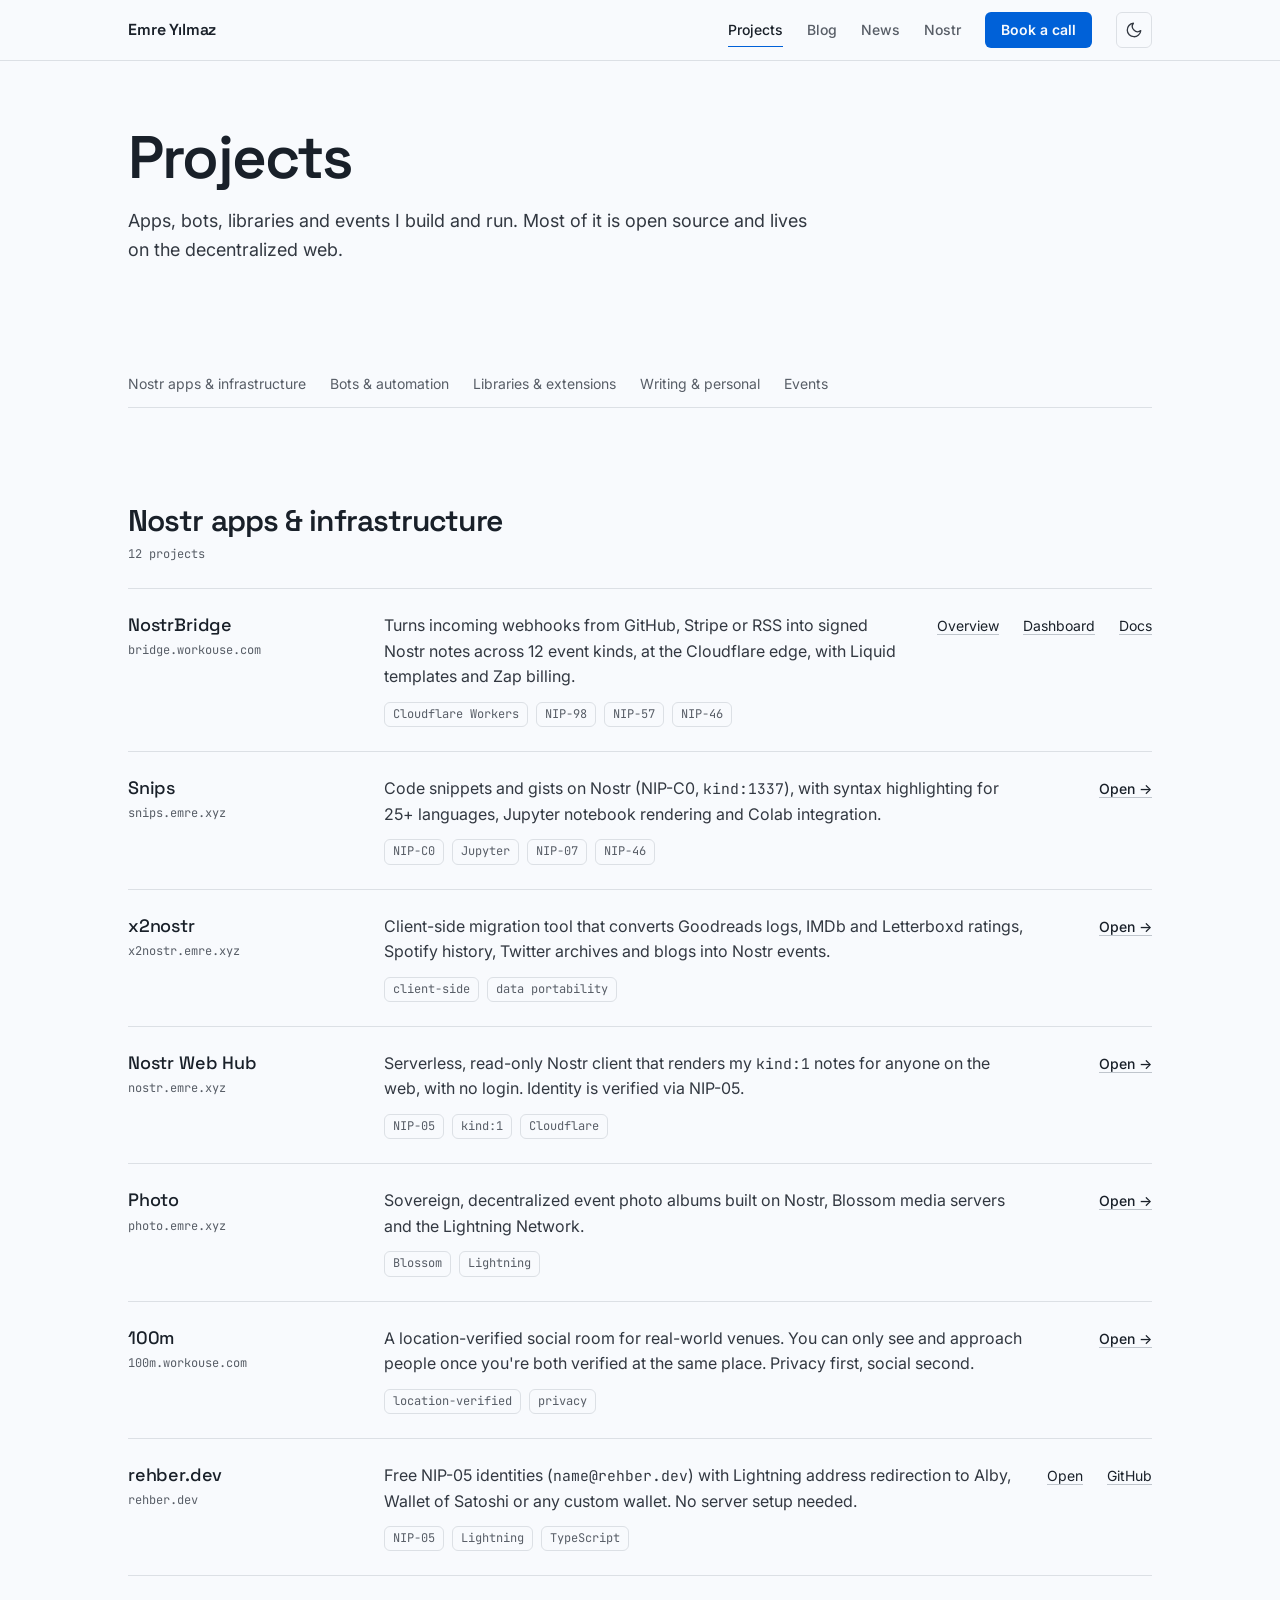
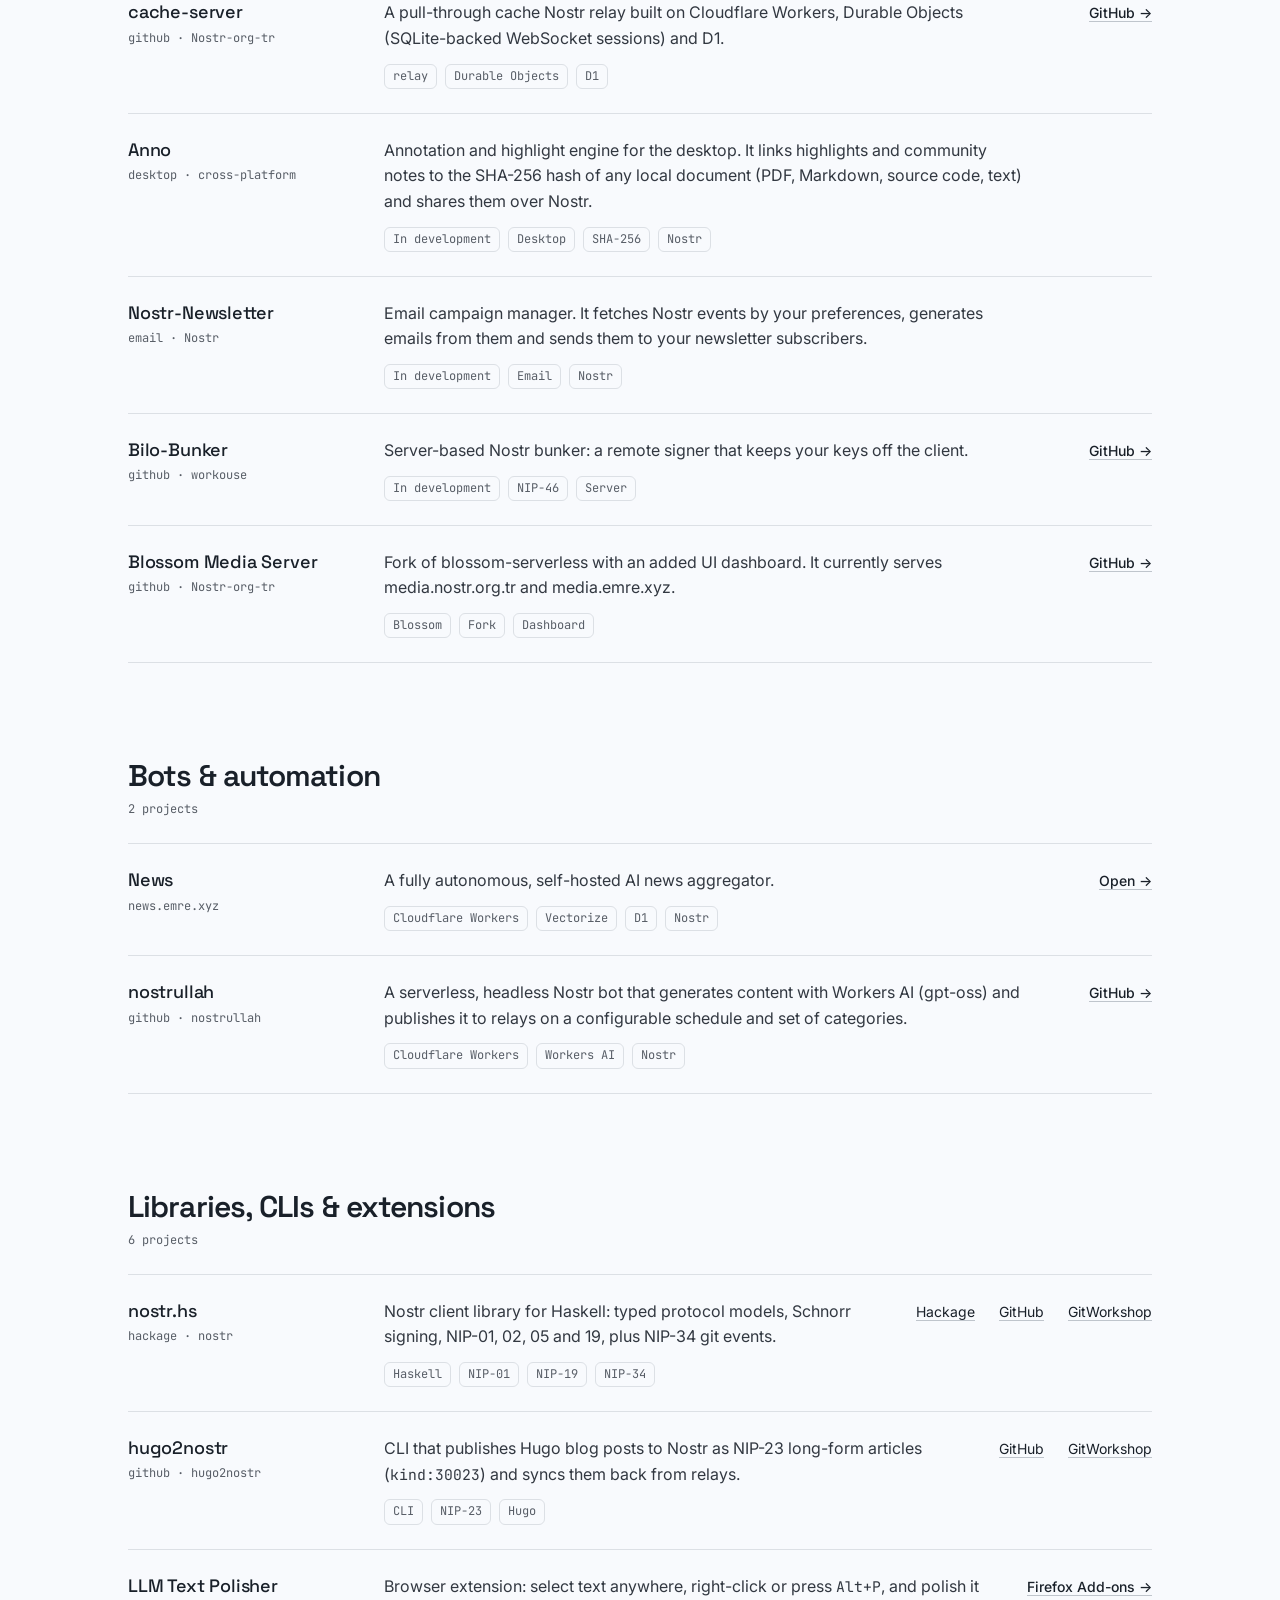
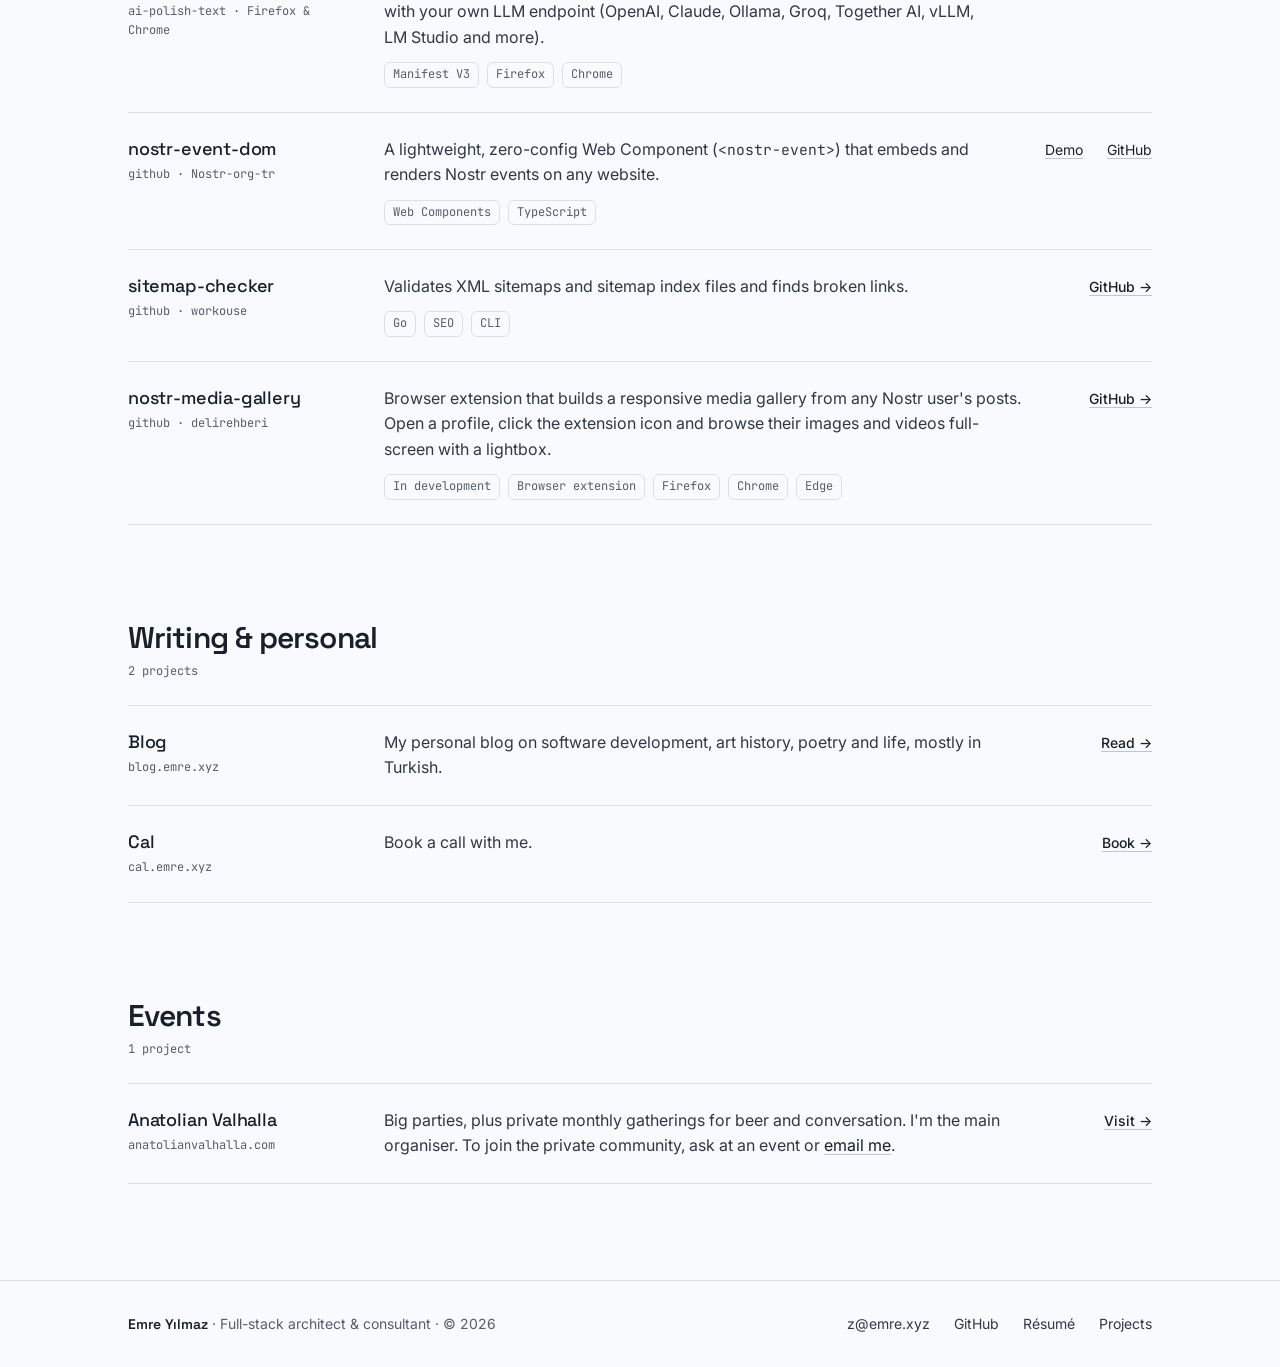
==== projects/index.html @ c5c0f005 "projects, theme update Signed-off-by: Emre YILMAZ <z@emre.xyz>" ====
<!DOCTYPE html>
<html lang="en">

<head>
    <meta charset="UTF-8">
    <meta name="viewport" content="width=device-width, initial-scale=1.0">
    <title>Projects — Emre Yılmaz</title>
    <meta name="description"
        content="Projects by Emre Yılmaz: Nostr apps, bots, Haskell libraries, browser extensions, writing and events.">
    <meta name="author" content="Emre Yılmaz">
    <meta name="robots" content="index, follow">
    <link rel="canonical" href="https://emre.xyz/projects/">

    <meta name="theme-color" content="#0f1217" media="(prefers-color-scheme: dark)">
    <meta name="theme-color" content="#f8f9fb" media="(prefers-color-scheme: light)">

    <meta property="og:site_name" content="emre.xyz">
    <meta property="og:type" content="website">
    <meta property="og:url" content="https://emre.xyz/projects/">
    <meta property="og:title" content="Projects — Emre Yılmaz">
    <meta property="og:description" content="Nostr apps, bots, Haskell libraries, browser extensions, writing and events.">
    <meta property="og:image" content="https://emre.xyz/me.jpg">
    <meta name="twitter:card" content="summary">
    <meta name="twitter:creator" content="@delirehberi">

    <!-- Shared head: fonts, theme (applied before paint to avoid a flash), tokens + layout, chrome -->
    <link rel="preconnect" href="https://fonts.googleapis.com">
    <link rel="preconnect" href="https://fonts.gstatic.com" crossorigin>
    <script>
        (function () {
            var query = '(prefers-color-scheme: dark)';
            var dark;
            try {
                var saved = localStorage.getItem('theme');
                dark = saved ? saved === 'dark' : window.matchMedia(query).matches;
            } catch (error) {
                dark = window.matchMedia(query).matches;
            }
            if (dark) document.documentElement.classList.add('dark');
        })();
    </script>
    <link rel="stylesheet" href="/components/theme.css">
    <link rel="stylesheet" href="/components/site.css">
    <script type="module" src="/components/ui.js"></script>

    <script type="application/ld+json">
    {
      "@context": "https://schema.org",
      "@type": "CollectionPage",
      "@id": "https://emre.xyz/projects/#webpage",
      "url": "https://emre.xyz/projects/",
      "name": "Projects — Emre Yılmaz",
      "isPartOf": { "@id": "https://emre.xyz/#website" },
      "author": { "@id": "https://emre.xyz/#person" },
      "mainEntity": {
        "@type": "ItemList",
        "itemListElement": [
          { "@type": "ListItem", "position": 1, "name": "NostrBridge", "url": "https://bridge.workouse.com" },
          { "@type": "ListItem", "position": 2, "name": "Snips", "url": "https://snips.emre.xyz" },
          { "@type": "ListItem", "position": 3, "name": "x2nostr", "url": "https://x2nostr.emre.xyz" },
          { "@type": "ListItem", "position": 4, "name": "Nostr Web Hub", "url": "https://nostr.emre.xyz" },
          { "@type": "ListItem", "position": 5, "name": "Photo", "url": "https://photo.emre.xyz" },
          { "@type": "ListItem", "position": 6, "name": "100m", "url": "https://100m.workouse.com" },
          { "@type": "ListItem", "position": 7, "name": "News", "url": "https://news.emre.xyz" },
          { "@type": "ListItem", "position": 8, "name": "nostrullah", "url": "https://github.com/delirehberi/nostrullah" },
          { "@type": "ListItem", "position": 9, "name": "nostr.hs", "url": "https://hackage.haskell.org/package/nostr" },
          { "@type": "ListItem", "position": 10, "name": "hugo2nostr", "url": "https://github.com/delirehberi/hugo2nostr" },
          { "@type": "ListItem", "position": 11, "name": "LLM Text Polisher", "url": "https://addons.mozilla.org/firefox/addon/ai-text-polisher/" },
          { "@type": "ListItem", "position": 12, "name": "Blog", "url": "https://blog.emre.xyz" },
          { "@type": "ListItem", "position": 13, "name": "Cal", "url": "https://cal.emre.xyz" },
          { "@type": "ListItem", "position": 14, "name": "Anatolian Valhalla", "url": "https://anatolianvalhalla.com" },
          { "@type": "ListItem", "position": 15, "name": "rehber.dev", "url": "https://rehber.dev" },
          { "@type": "ListItem", "position": 16, "name": "cache-server", "url": "https://github.com/Nostr-org-tr/cache-server" },
          { "@type": "ListItem", "position": 17, "name": "nostr-event-dom", "url": "https://github.com/Nostr-org-tr/nostr-event-dom" },
          { "@type": "ListItem", "position": 18, "name": "sitemap-checker", "url": "https://github.com/workouse/sitemap-checker" },
          { "@type": "ListItem", "position": 19, "name": "Anno" },
          { "@type": "ListItem", "position": 20, "name": "Nostr-Newsletter" },
          { "@type": "ListItem", "position": 21, "name": "Bilo-Bunker", "url": "https://github.com/workouse/bilo-bunker" },
          { "@type": "ListItem", "position": 22, "name": "Blossom Media Server", "url": "https://github.com/Nostr-org-tr/blossom-serverless" },
          { "@type": "ListItem", "position": 23, "name": "nostr-media-gallery", "url": "https://github.com/delirehberi/nostr-media-gallery" }
        ]
      }
    }
    </script>
</head>

<body>
    <a class="skip-link" href="#main-content">Skip to main content</a>

    <emre-header active-page="projects"></emre-header>

    <main id="main-content" class="page">

        <header class="page-intro">
            <h1>Projects</h1>
            <p class="lede">Apps, bots, libraries and events I build and run. Most of it is open source and lives on the decentralized web.</p>
        </header>

        <nav class="anchors" aria-label="Project groups">
            <ul class="inline-list">
                <li><a href="#nostr-apps">Nostr apps &amp; infrastructure</a></li>
                <li><a href="#bots">Bots &amp; automation</a></li>
                <li><a href="#libraries">Libraries &amp; extensions</a></li>
                <li><a href="#writing">Writing &amp; personal</a></li>
                <li><a href="#events">Events</a></li>
            </ul>
        </nav>

        <!-- Nostr apps -->
        <section class="section" id="nostr-apps" aria-labelledby="nostr-apps-heading">
            <div class="section-head">
                <h2 id="nostr-apps-heading">Nostr apps &amp; infrastructure</h2>
                <span class="count">12 projects</span>
            </div>
            <ul class="index">
                <li class="row">
                    <div class="row-title">
                        <h3><a href="https://bridge.workouse.com" target="_blank" rel="noopener noreferrer">NostrBridge</a></h3>
                        <span class="row-url">bridge.workouse.com</span>
                    </div>
                    <div class="row-body">
                        <p>Turns incoming webhooks from GitHub, Stripe or RSS into signed Nostr notes across 12 event kinds, at the Cloudflare edge, with Liquid templates and Zap billing.</p>
                        <ul class="tags"><li>Cloudflare Workers</li><li>NIP-98</li><li>NIP-57</li><li>NIP-46</li></ul>
                    </div>
                    <div class="row-links">
                        <a href="https://bridge.workouse.com" target="_blank" rel="noopener noreferrer" aria-label="NostrBridge overview">Overview</a>
                        <a href="https://app.bridge.workouse.com" target="_blank" rel="noopener noreferrer" aria-label="NostrBridge dashboard">Dashboard</a>
                        <a href="https://bridge.workouse.com/docs" target="_blank" rel="noopener noreferrer" aria-label="NostrBridge docs">Docs</a>
                    </div>
                </li>
                <li class="row">
                    <div class="row-title">
                        <h3><a href="https://snips.emre.xyz" target="_blank" rel="noopener noreferrer">Snips</a></h3>
                        <span class="row-url">snips.emre.xyz</span>
                    </div>
                    <div class="row-body">
                        <p>Code snippets and gists on Nostr (NIP-C0, <code>kind:1337</code>), with syntax highlighting for 25+ languages, Jupyter notebook rendering and Colab integration.</p>
                        <ul class="tags"><li>NIP-C0</li><li>Jupyter</li><li>NIP-07</li><li>NIP-46</li></ul>
                    </div>
                    <div class="row-links">
                        <a class="arrow-link" href="https://snips.emre.xyz" target="_blank" rel="noopener noreferrer" aria-label="Open Snips">Open</a>
                    </div>
                </li>
                <li class="row">
                    <div class="row-title">
                        <h3><a href="https://x2nostr.emre.xyz" target="_blank" rel="noopener noreferrer">x2nostr</a></h3>
                        <span class="row-url">x2nostr.emre.xyz</span>
                    </div>
                    <div class="row-body">
                        <p>Client-side migration tool that converts Goodreads logs, IMDb and Letterboxd ratings, Spotify history, Twitter archives and blogs into Nostr events.</p>
                        <ul class="tags"><li>client-side</li><li>data portability</li></ul>
                    </div>
                    <div class="row-links">
                        <a class="arrow-link" href="https://x2nostr.emre.xyz" target="_blank" rel="noopener noreferrer" aria-label="Open x2nostr">Open</a>
                    </div>
                </li>
                <li class="row">
                    <div class="row-title">
                        <h3><a href="https://nostr.emre.xyz">Nostr Web Hub</a></h3>
                        <span class="row-url">nostr.emre.xyz</span>
                    </div>
                    <div class="row-body">
                        <p>Serverless, read-only Nostr client that renders my <code>kind:1</code> notes for anyone on the web, with no login. Identity is verified via NIP-05.</p>
                        <ul class="tags"><li>NIP-05</li><li>kind:1</li><li>Cloudflare</li></ul>
                    </div>
                    <div class="row-links">
                        <a class="arrow-link" href="https://nostr.emre.xyz" aria-label="Open Nostr Web Hub">Open</a>
                    </div>
                </li>
                <li class="row">
                    <div class="row-title">
                        <h3><a href="https://photo.emre.xyz" target="_blank" rel="noopener noreferrer">Photo</a></h3>
                        <span class="row-url">photo.emre.xyz</span>
                    </div>
                    <div class="row-body">
                        <p>Sovereign, decentralized event photo albums built on Nostr, Blossom media servers and the Lightning Network.</p>
                        <ul class="tags"><li>Blossom</li><li>Lightning</li></ul>
                    </div>
                    <div class="row-links">
                        <a class="arrow-link" href="https://photo.emre.xyz" target="_blank" rel="noopener noreferrer" aria-label="Open Photo">Open</a>
                    </div>
                </li>
                <li class="row">
                    <div class="row-title">
                        <h3><a href="https://100m.workouse.com" target="_blank" rel="noopener noreferrer">100m</a></h3>
                        <span class="row-url">100m.workouse.com</span>
                    </div>
                    <div class="row-body">
                        <p>A location-verified social room for real-world venues. You can only see and approach people once you're both verified at the same place. Privacy first, social second.</p>
                        <ul class="tags"><li>location-verified</li><li>privacy</li></ul>
                    </div>
                    <div class="row-links">
                        <a class="arrow-link" href="https://100m.workouse.com" target="_blank" rel="noopener noreferrer" aria-label="Open 100m">Open</a>
                    </div>
                </li>
                <li class="row">
                    <div class="row-title">
                        <h3><a href="https://rehber.dev" target="_blank" rel="noopener noreferrer">rehber.dev</a></h3>
                        <span class="row-url">rehber.dev</span>
                    </div>
                    <div class="row-body">
                        <p>Free NIP-05 identities (<code>name@rehber.dev</code>) with Lightning address redirection to Alby, Wallet of Satoshi or any custom wallet. No server setup needed.</p>
                        <ul class="tags"><li>NIP-05</li><li>Lightning</li><li>TypeScript</li></ul>
                    </div>
                    <div class="row-links">
                        <a href="https://rehber.dev" target="_blank" rel="noopener noreferrer" aria-label="Open rehber.dev">Open</a>
                        <a href="https://github.com/Nostr-org-tr/rehber.dev" target="_blank" rel="noopener noreferrer" aria-label="rehber.dev on GitHub">GitHub</a>
                    </div>
                </li>
                <li class="row">
                    <div class="row-title">
                        <h3><a href="https://github.com/Nostr-org-tr/cache-server" target="_blank" rel="noopener noreferrer">cache-server</a></h3>
                        <span class="row-url">github · Nostr-org-tr</span>
                    </div>
                    <div class="row-body">
                        <p>A pull-through cache Nostr relay built on Cloudflare Workers, Durable Objects (SQLite-backed WebSocket sessions) and D1.</p>
                        <ul class="tags"><li>relay</li><li>Durable Objects</li><li>D1</li></ul>
                    </div>
                    <div class="row-links">
                        <a class="arrow-link" href="https://github.com/Nostr-org-tr/cache-server" target="_blank" rel="noopener noreferrer" aria-label="cache-server on GitHub">GitHub</a>
                    </div>
                </li>
                <li class="row">
                    <div class="row-title">
                        <h3>Anno</h3>
                        <span class="row-url">desktop · cross-platform</span>
                    </div>
                    <div class="row-body">
                        <p>Annotation and highlight engine for the desktop. It links highlights and community notes to the SHA-256 hash of any local document (PDF, Markdown, source code, text) and shares them over Nostr.</p>
                        <ul class="tags"><li>In development</li><li>Desktop</li><li>SHA-256</li><li>Nostr</li></ul>
                    </div>
                </li>
                <li class="row">
                    <div class="row-title">
                        <h3>Nostr-Newsletter</h3>
                        <span class="row-url">email · Nostr</span>
                    </div>
                    <div class="row-body">
                        <p>Email campaign manager. It fetches Nostr events by your preferences, generates emails from them and sends them to your newsletter subscribers.</p>
                        <ul class="tags"><li>In development</li><li>Email</li><li>Nostr</li></ul>
                    </div>
                </li>
                <li class="row">
                    <div class="row-title">
                        <h3><a href="https://github.com/workouse/bilo-bunker" target="_blank" rel="noopener noreferrer">Bilo-Bunker</a></h3>
                        <span class="row-url">github · workouse</span>
                    </div>
                    <div class="row-body">
                        <p>Server-based Nostr bunker: a remote signer that keeps your keys off the client.</p>
                        <ul class="tags"><li>In development</li><li>NIP-46</li><li>Server</li></ul>
                    </div>
                    <div class="row-links">
                        <a class="arrow-link" href="https://github.com/workouse/bilo-bunker" target="_blank" rel="noopener noreferrer" aria-label="Bilo-Bunker on GitHub">GitHub</a>
                    </div>
                </li>
                <li class="row">
                    <div class="row-title">
                        <h3><a href="https://github.com/Nostr-org-tr/blossom-serverless" target="_blank" rel="noopener noreferrer">Blossom Media Server</a></h3>
                        <span class="row-url">github · Nostr-org-tr</span>
                    </div>
                    <div class="row-body">
                        <p>Fork of blossom-serverless with an added UI dashboard. It currently serves media.nostr.org.tr and media.emre.xyz.</p>
                        <ul class="tags"><li>Blossom</li><li>Fork</li><li>Dashboard</li></ul>
                    </div>
                    <div class="row-links">
                        <a class="arrow-link" href="https://github.com/Nostr-org-tr/blossom-serverless" target="_blank" rel="noopener noreferrer" aria-label="Blossom Media Server on GitHub">GitHub</a>
                    </div>
                </li>
            </ul>
        </section>

        <!-- Bots & automation -->
        <section class="section" id="bots" aria-labelledby="bots-heading">
            <div class="section-head">
                <h2 id="bots-heading">Bots &amp; automation</h2>
                <span class="count">2 projects</span>
            </div>
            <ul class="index">
                <li class="row">
                    <div class="row-title">
                        <h3><a href="https://news.emre.xyz">News</a></h3>
                        <span class="row-url">news.emre.xyz</span>
                    </div>
                    <div class="row-body">
                        <p>A fully autonomous, self-hosted AI news aggregator.</p>
                        <ul class="tags"><li>Cloudflare Workers</li><li>Vectorize</li><li>D1</li><li>Nostr</li></ul>
                    </div>
                    <div class="row-links">
                        <a class="arrow-link" href="https://news.emre.xyz" aria-label="Open News">Open</a>
                    </div>
                </li>
                <li class="row">
                    <div class="row-title">
                        <h3><a href="https://github.com/delirehberi/nostrullah" target="_blank" rel="noopener noreferrer">nostrullah</a></h3>
                        <span class="row-url">github · nostrullah</span>
                    </div>
                    <div class="row-body">
                        <p>A serverless, headless Nostr bot that generates content with Workers AI (gpt-oss) and publishes it to relays on a configurable schedule and set of categories.</p>
                        <ul class="tags"><li>Cloudflare Workers</li><li>Workers AI</li><li>Nostr</li></ul>
                    </div>
                    <div class="row-links">
                        <a class="arrow-link" href="https://github.com/delirehberi/nostrullah" target="_blank" rel="noopener noreferrer" aria-label="nostrullah on GitHub">GitHub</a>
                    </div>
                </li>
            </ul>
        </section>

        <!-- Libraries, CLIs & extensions -->
        <section class="section" id="libraries" aria-labelledby="libraries-heading">
            <div class="section-head">
                <h2 id="libraries-heading">Libraries, CLIs &amp; extensions</h2>
                <span class="count">6 projects</span>
            </div>
            <ul class="index">
                <li class="row">
                    <div class="row-title">
                        <h3><a href="https://hackage.haskell.org/package/nostr" target="_blank" rel="noopener noreferrer">nostr.hs</a></h3>
                        <span class="row-url">hackage · nostr</span>
                    </div>
                    <div class="row-body">
                        <p>Nostr client library for Haskell: typed protocol models, Schnorr signing, NIP-01, 02, 05 and 19, plus NIP-34 git events.</p>
                        <ul class="tags"><li>Haskell</li><li>NIP-01</li><li>NIP-19</li><li>NIP-34</li></ul>
                    </div>
                    <div class="row-links">
                        <a href="https://hackage.haskell.org/package/nostr" target="_blank" rel="noopener noreferrer" aria-label="nostr.hs on Hackage">Hackage</a>
                        <a href="https://github.com/delirehberi/nostr.hs" target="_blank" rel="noopener noreferrer" aria-label="nostr.hs on GitHub">GitHub</a>
                        <a href="https://gitworkshop.dev/delirehberi@emre.xyz/relay.ngit.dev/nostr-hs" target="_blank" rel="noopener noreferrer" aria-label="nostr.hs on GitWorkshop">GitWorkshop</a>
                    </div>
                </li>
                <li class="row">
                    <div class="row-title">
                        <h3><a href="https://github.com/delirehberi/hugo2nostr" target="_blank" rel="noopener noreferrer">hugo2nostr</a></h3>
                        <span class="row-url">github · hugo2nostr</span>
                    </div>
                    <div class="row-body">
                        <p>CLI that publishes Hugo blog posts to Nostr as NIP-23 long-form articles (<code>kind:30023</code>) and syncs them back from relays.</p>
                        <ul class="tags"><li>CLI</li><li>NIP-23</li><li>Hugo</li></ul>
                    </div>
                    <div class="row-links">
                        <a href="https://github.com/delirehberi/hugo2nostr" target="_blank" rel="noopener noreferrer" aria-label="hugo2nostr on GitHub">GitHub</a>
                        <a href="https://gitworkshop.dev/delirehberi@emre.xyz/relay.ngit.dev/hugo2nostr" target="_blank" rel="noopener noreferrer" aria-label="hugo2nostr on GitWorkshop">GitWorkshop</a>
                    </div>
                </li>
                <li class="row">
                    <div class="row-title">
                        <h3><a href="https://addons.mozilla.org/firefox/addon/ai-text-polisher/" target="_blank" rel="noopener noreferrer">LLM Text Polisher</a></h3>
                        <span class="row-url">ai-polish-text · Firefox &amp; Chrome</span>
                    </div>
                    <div class="row-body">
                        <p>Browser extension: select text anywhere, right-click or press <kbd>Alt+P</kbd>, and polish it with your own LLM endpoint (OpenAI, Claude, Ollama, Groq, Together AI, vLLM, LM Studio and more).</p>
                        <ul class="tags"><li>Manifest V3</li><li>Firefox</li><li>Chrome</li></ul>
                    </div>
                    <div class="row-links">
                        <a class="arrow-link" href="https://addons.mozilla.org/firefox/addon/ai-text-polisher/" target="_blank" rel="noopener noreferrer" aria-label="LLM Text Polisher on Firefox Add-ons">Firefox Add-ons</a>
                    </div>
                </li>
                <li class="row">
                    <div class="row-title">
                        <h3><a href="https://github.com/Nostr-org-tr/nostr-event-dom" target="_blank" rel="noopener noreferrer">nostr-event-dom</a></h3>
                        <span class="row-url">github · Nostr-org-tr</span>
                    </div>
                    <div class="row-body">
                        <p>A lightweight, zero-config Web Component (<code>&lt;nostr-event&gt;</code>) that embeds and renders Nostr events on any website.</p>
                        <ul class="tags"><li>Web Components</li><li>TypeScript</li></ul>
                    </div>
                    <div class="row-links">
                        <a href="https://nostr-org-tr.github.io/nostr-event-dom/" target="_blank" rel="noopener noreferrer" aria-label="nostr-event-dom demo">Demo</a>
                        <a href="https://github.com/Nostr-org-tr/nostr-event-dom" target="_blank" rel="noopener noreferrer" aria-label="nostr-event-dom on GitHub">GitHub</a>
                    </div>
                </li>
                <li class="row">
                    <div class="row-title">
                        <h3><a href="https://github.com/workouse/sitemap-checker" target="_blank" rel="noopener noreferrer">sitemap-checker</a></h3>
                        <span class="row-url">github · workouse</span>
                    </div>
                    <div class="row-body">
                        <p>Validates XML sitemaps and sitemap index files and finds broken links.</p>
                        <ul class="tags"><li>Go</li><li>SEO</li><li>CLI</li></ul>
                    </div>
                    <div class="row-links">
                        <a class="arrow-link" href="https://github.com/workouse/sitemap-checker" target="_blank" rel="noopener noreferrer" aria-label="sitemap-checker on GitHub">GitHub</a>
                    </div>
                </li>
                <li class="row">
                    <div class="row-title">
                        <h3><a href="https://github.com/delirehberi/nostr-media-gallery" target="_blank" rel="noopener noreferrer">nostr-media-gallery</a></h3>
                        <span class="row-url">github · delirehberi</span>
                    </div>
                    <div class="row-body">
                        <p>Browser extension that builds a responsive media gallery from any Nostr user's posts. Open a profile, click the extension icon and browse their images and videos full-screen with a lightbox.</p>
                        <ul class="tags"><li>In development</li><li>Browser extension</li><li>Firefox</li><li>Chrome</li><li>Edge</li></ul>
                    </div>
                    <div class="row-links">
                        <a class="arrow-link" href="https://github.com/delirehberi/nostr-media-gallery" target="_blank" rel="noopener noreferrer" aria-label="nostr-media-gallery on GitHub">GitHub</a>
                    </div>
                </li>
            </ul>
        </section>

        <!-- Writing & personal -->
        <section class="section" id="writing" aria-labelledby="writing-heading">
            <div class="section-head">
                <h2 id="writing-heading">Writing &amp; personal</h2>
                <span class="count">2 projects</span>
            </div>
            <ul class="index">
                <li class="row">
                    <div class="row-title">
                        <h3><a href="https://blog.emre.xyz">Blog</a></h3>
                        <span class="row-url">blog.emre.xyz</span>
                    </div>
                    <div class="row-body">
                        <p>My personal blog on software development, art history, poetry and life, mostly in Turkish.</p>
                    </div>
                    <div class="row-links">
                        <a class="arrow-link" href="https://blog.emre.xyz" aria-label="Read the blog">Read</a>
                    </div>
                </li>
                <li class="row">
                    <div class="row-title">
                        <h3><a href="https://cal.emre.xyz" target="_blank" rel="noopener noreferrer">Cal</a></h3>
                        <span class="row-url">cal.emre.xyz</span>
                    </div>
                    <div class="row-body">
                        <p>Book a call with me.</p>
                    </div>
                    <div class="row-links">
                        <a class="arrow-link" href="https://cal.emre.xyz" target="_blank" rel="noopener noreferrer" aria-label="Book a call">Book</a>
                    </div>
                </li>
            </ul>
        </section>

        <!-- Events -->
        <section class="section" id="events" aria-labelledby="events-heading">
            <div class="section-head">
                <h2 id="events-heading">Events</h2>
                <span class="count">1 project</span>
            </div>
            <ul class="index">
                <li class="row">
                    <div class="row-title">
                        <h3><a href="https://anatolianvalhalla.com" target="_blank" rel="noopener noreferrer">Anatolian Valhalla</a></h3>
                        <span class="row-url">anatolianvalhalla.com</span>
                    </div>
                    <div class="row-body">
                        <p>Big parties, plus private monthly gatherings for beer and conversation. I'm the main organiser. To join the private community, ask at an event or <a href="mailto:z@emre.xyz?subject=Anatolian%20Valhalla">email me</a>.</p>
                    </div>
                    <div class="row-links">
                        <a class="arrow-link" href="https://anatolianvalhalla.com" target="_blank" rel="noopener noreferrer" aria-label="Visit Anatolian Valhalla">Visit</a>
                    </div>
                </li>
            </ul>
        </section>

    </main>

    <emre-footer></emre-footer>
</body>

</html>
---- components/theme.css ----
/* Shared layout for every emre.xyz page — header/footer chrome lives in ui.js.
 * Page-specific pieces go in site.css. Every value comes from tokens.css. */
@import url("https://fonts.googleapis.com/css2?family=Inter:wght@400;500;600&family=JetBrains+Mono:wght@400;500&family=Space+Grotesk:wght@500;600&display=swap");
@import url("tokens.css");

/* ---------- Base ---------- */

*,
*::before,
*::after {
    box-sizing: border-box;
}

html,
body {
    overflow-x: clip;
}

html {
    -webkit-text-size-adjust: 100%;
    scroll-padding-top: calc(var(--nav-height) + var(--space-sm));
}

body {
    margin: 0;
    min-height: 100vh;
    display: flex;
    flex-direction: column;
    background: var(--color-paper);
    color: var(--color-ink-2);
    font-family: var(--font-body);
    font-size: var(--text-base);
    line-height: var(--leading-body);
    -webkit-font-smoothing: antialiased;
    -moz-osx-font-smoothing: grayscale;
}

h1,
h2,
h3 {
    margin: 0;
    color: var(--color-ink);
    font-family: var(--font-display);
    font-style: normal;
    font-weight: 600;
    line-height: var(--leading-tight);
    letter-spacing: var(--tracking-display);
    overflow-wrap: anywhere;
    min-width: 0;
}

h1 {
    font-size: var(--text-display);
}

h2 {
    font-size: var(--text-2xl);
}

h3 {
    font-size: var(--text-lg);
    font-weight: 500;
    letter-spacing: -0.01em;
    line-height: var(--leading-snug);
}

p {
    margin: 0;
    max-width: var(--measure);
}

code,
kbd,
.mono {
    font-family: var(--font-mono);
    font-size: 0.92em;
}

img {
    max-width: 100%;
    height: auto;
    display: block;
}

/* ---------- Links & focus ---------- */

a {
    color: var(--color-ink);
    text-decoration-line: underline;
    text-decoration-color: var(--color-rule-strong);
    text-decoration-thickness: 1px;
    text-underline-offset: 0.2em;
    transition: color var(--dur-fast) var(--ease-out), text-decoration-color var(--dur-fast) var(--ease-out);
}

a:hover {
    color: var(--color-accent);
    text-decoration-color: currentColor;
}

:focus-visible {
    outline: 2px solid var(--color-focus);
    outline-offset: 3px;
    border-radius: 2px;
}

.skip-link {
    position: absolute;
    left: var(--space-sm);
    top: -100%;
    z-index: 100;
    padding: var(--space-2xs) var(--space-sm);
    background: var(--color-ink);
    color: var(--color-paper);
    border-radius: var(--radius-sm);
}

.skip-link:focus {
    top: var(--space-sm);
}

/* ---------- Page container & sections ---------- */

.page {
    flex: 1 0 auto;
    width: 100%;
    max-width: var(--page-max);
    margin-inline: auto;
    padding: var(--space-2xl) var(--page-gutter) var(--space-3xl);
    display: flex;
    flex-direction: column;
    gap: var(--space-3xl);
}

.section {
    display: flex;
    flex-direction: column;
    gap: var(--space-md);
    min-width: 0;
}

/* Section head: tag above heading, always stacked — never side-by-side */
.section-head {
    display: flex;
    flex-direction: column;
    gap: var(--space-2xs);
}

.section-head p {
    color: var(--color-ink-3);
}

.section-foot {
    padding-top: var(--space-2xs);
}

.label {
    font-family: var(--font-mono);
    font-size: var(--text-xs);
    font-weight: 500;
    letter-spacing: var(--tracking-label);
    text-transform: uppercase;
    color: var(--color-ink-3);
}

.lede {
    font-size: var(--text-lg);
    color: var(--color-ink-2);
}

.muted {
    color: var(--color-ink-3);
}

/* ---------- Buttons ---------- */

.btn {
    display: inline-flex;
    align-items: center;
    justify-content: center;
    gap: var(--space-2xs);
    min-height: 2.75rem;
    padding: 0 var(--space-md);
    border: var(--rule-width) solid transparent;
    border-radius: var(--radius-sm);
    font-family: var(--font-body);
    font-size: var(--text-sm);
    font-weight: 600;
    line-height: 1;
    white-space: nowrap;
    text-decoration: none;
    cursor: pointer;
    transition: background-color var(--dur-fast) var(--ease-out), border-color var(--dur-fast) var(--ease-out), color var(--dur-fast) var(--ease-out);
}

.btn-primary {
    background: var(--color-accent);
    color: var(--color-on-accent);
}

.btn-primary:hover {
    background: var(--color-accent-hover);
    color: var(--color-on-accent);
}

.btn-primary:active {
    transform: translateY(1px);
}

.btn-secondary {
    background: transparent;
    border-color: var(--color-rule-strong);
    color: var(--color-ink);
}

.btn-secondary:hover {
    border-color: var(--color-accent);
    color: var(--color-accent);
}

/* Typographic link with a trailing arrow — never wraps */
.arrow-link {
    font-weight: 500;
    white-space: nowrap;
}

.arrow-link::after {
    content: " →";
}

/* ---------- Index rows (Index-First primitive) ---------- */

.index {
    list-style: none;
    margin: 0;
    padding: 0;
    border-top: var(--rule-width) solid var(--color-rule);
}

.index > li {
    border-bottom: var(--rule-width) solid var(--color-rule);
}

.row {
    display: grid;
    grid-template-columns: minmax(0, 14rem) minmax(0, 1fr) auto;
    gap: var(--space-2xs) var(--space-lg);
    align-items: baseline;
    padding: var(--space-md) 0;
}

.row-title {
    display: flex;
    flex-direction: column;
    gap: var(--space-3xs);
    min-width: 0;
}

.row-title h3 a {
    color: var(--color-ink);
    text-decoration: none;
}

.row-title h3 a:hover {
    color: var(--color-accent);
}

.row-url {
    font-family: var(--font-mono);
    font-size: var(--text-xs);
    color: var(--color-ink-3);
    overflow-wrap: anywhere;
}

.row-body {
    display: flex;
    flex-direction: column;
    gap: var(--space-xs);
    min-width: 0;
}

.row-links {
    display: flex;
    flex-wrap: wrap;
    gap: var(--space-2xs) var(--space-md);
    font-size: var(--text-sm);
    justify-self: end;
}

/* A single arrow link used directly as the row's link cell: keep the arrow glued to its label */
.row-links.arrow-link {
    display: block;
}

.tags {
    display: flex;
    flex-wrap: wrap;
    gap: var(--space-3xs) var(--space-2xs);
    list-style: none;
    margin: 0;
    padding: 0;
}

.tags li {
    font-family: var(--font-mono);
    font-size: var(--text-xs);
    color: var(--color-ink-3);
    padding: 0.125rem var(--space-2xs);
    border: var(--rule-width) solid var(--color-rule);
    border-radius: var(--radius-sm);
}

/* ---------- Key–value lists ---------- */

.kv {
    display: grid;
    grid-template-columns: max-content minmax(0, 1fr);
    gap: var(--space-2xs) var(--space-md);
    margin: 0;
    font-family: var(--font-mono);
    font-size: var(--text-sm);
}

.kv dt {
    color: var(--color-ink-3);
}

.kv dd {
    margin: 0;
    color: var(--color-ink);
    overflow-wrap: anywhere;
}

/* ---------- Inline lists ---------- */

.inline-list {
    display: flex;
    flex-wrap: wrap;
    gap: var(--space-2xs) var(--space-md);
    list-style: none;
    margin: 0;
    padding: 0;
}

.inline-list a {
    white-space: nowrap;
}

/* ---------- Responsive ---------- */

@media (max-width: 60rem) {
    .row {
        grid-template-columns: minmax(0, 1fr);
    }

    .row-links {
        justify-self: start;
    }
}

@media (max-width: 40rem) {
    .page {
        padding-top: var(--space-xl);
        gap: var(--space-2xl);
    }

    .kv {
        grid-template-columns: minmax(0, 1fr);
        gap: 0;
    }

    .kv dd {
        margin-bottom: var(--space-2xs);
    }
}

@media (prefers-reduced-motion: reduce) {
    *,
    *::before,
    *::after {
        transition-duration: 0ms !important;
        animation-duration: 0ms !important;
    }
}
---- components/site.css ----
/* Page-specific pieces for emre.xyz (home + projects). Shared layout lives in theme.css.
 * Hallmark · genre: modern-minimal · macrostructure: Index-First · theme: Cobalt · design-system: design.md */

/* ---------- Home: intro ---------- */

.intro {
    display: grid;
    grid-template-columns: minmax(0, 1.5fr) minmax(0, 1fr);
    gap: var(--space-xl);
    align-items: end;
}

.intro-text {
    display: flex;
    flex-direction: column;
    gap: var(--space-md);
    min-width: 0;
}

.role {
    font-family: var(--font-display);
    font-size: var(--text-xl);
    font-weight: 500;
    letter-spacing: -0.015em;
    line-height: var(--leading-snug);
    color: var(--color-ink);
}

.actions {
    display: flex;
    flex-wrap: wrap;
    align-items: center;
    gap: var(--space-sm) var(--space-md);
    padding-top: var(--space-2xs);
    font-size: var(--text-sm);
}

.whoami {
    display: flex;
    flex-direction: column;
    gap: var(--space-sm);
    padding: var(--space-md);
    border: var(--rule-width) solid var(--color-rule);
    border-radius: var(--radius-md);
    background: var(--color-paper-2);
    min-width: 0;
}

/* ---------- Two-column capability rows ---------- */

.row-pair {
    grid-template-columns: minmax(0, 14rem) minmax(0, 1fr);
}

.stack {
    font-family: var(--font-mono);
    font-size: var(--text-xs);
    color: var(--color-ink-3);
}

/* ---------- Graphite band (one per page) ---------- */

.band {
    margin-inline: calc(50% - 50vw);
    padding: var(--space-2xl) var(--page-gutter);
    background: var(--color-band);
    color: var(--color-band-ink-2);
}

.band-inner {
    max-width: calc(var(--page-max) - 2 * var(--page-gutter));
    margin-inline: auto;
    display: grid;
    grid-template-columns: minmax(0, 1fr) minmax(0, 1fr);
    gap: var(--space-xl);
    align-items: start;
}

.band h2 {
    color: var(--color-band-ink);
}

.band .label {
    color: var(--color-band-accent);
}

.band p {
    color: var(--color-band-ink-2);
}

.band .kv dt {
    color: var(--color-band-ink-2);
}

.band .kv dd {
    color: var(--color-band-ink);
}

.band a {
    color: var(--color-band-ink);
    text-decoration-color: var(--color-band-rule);
}

.band a:hover {
    color: var(--color-band-accent);
    text-decoration-color: currentColor;
}

.band-copy {
    display: flex;
    flex-direction: column;
    gap: var(--space-sm);
}

.band-facts {
    display: flex;
    flex-direction: column;
    gap: var(--space-md);
    padding: var(--space-md);
    border: var(--rule-width) solid var(--color-band-rule);
    border-radius: var(--radius-md);
}

.band .btn-band {
    background: var(--color-band-accent);
    color: var(--color-band);
}

.band .btn-band:hover {
    background: var(--color-band-ink);
    color: var(--color-band);
}

/* ---------- Communities ---------- */

.communities li {
    display: flex;
    gap: var(--space-2xs);
    align-items: baseline;
    white-space: nowrap;
}

.communities .when {
    font-family: var(--font-mono);
    font-size: var(--text-xs);
    color: var(--color-ink-3);
}

/* ---------- Elsewhere ---------- */

.more summary {
    display: inline-flex;
    align-items: center;
    gap: var(--space-2xs);
    min-height: 2.75rem;
    cursor: pointer;
    font-size: var(--text-sm);
    color: var(--color-ink-3);
    list-style: none;
}

.more summary::-webkit-details-marker {
    display: none;
}

.more summary::before {
    content: "+";
    font-family: var(--font-mono);
}

.more[open] summary::before {
    content: "−";
}

.more summary:hover {
    color: var(--color-ink);
}

.more .inline-list {
    padding-top: var(--space-xs);
}

/* ---------- Projects page ---------- */

.page-intro {
    display: flex;
    flex-direction: column;
    gap: var(--space-sm);
}

.anchors {
    position: sticky;
    top: var(--nav-height);
    z-index: 10;
    padding: var(--space-xs) 0;
    background: var(--color-paper);
    border-bottom: var(--rule-width) solid var(--color-rule);
    font-size: var(--text-sm);
}

.anchors a {
    color: var(--color-ink-3);
    text-decoration: none;
}

.anchors a:hover {
    color: var(--color-accent);
}

.count {
    font-family: var(--font-mono);
    font-size: var(--text-xs);
    color: var(--color-ink-3);
}

/* ---------- 404 ---------- */

.not-found {
    display: flex;
    flex-direction: column;
    gap: var(--space-md);
    padding-block: var(--space-2xl);
}

/* ---------- Responsive ---------- */

@media (max-width: 60rem) {
    .intro,
    .band-inner,
    .row-pair {
        grid-template-columns: minmax(0, 1fr);
    }

    .intro {
        gap: var(--space-lg);
    }
}

@media (max-width: 40rem) {
    .band {
        padding-block: var(--space-xl);
    }

    .anchors {
        position: static;
    }
}
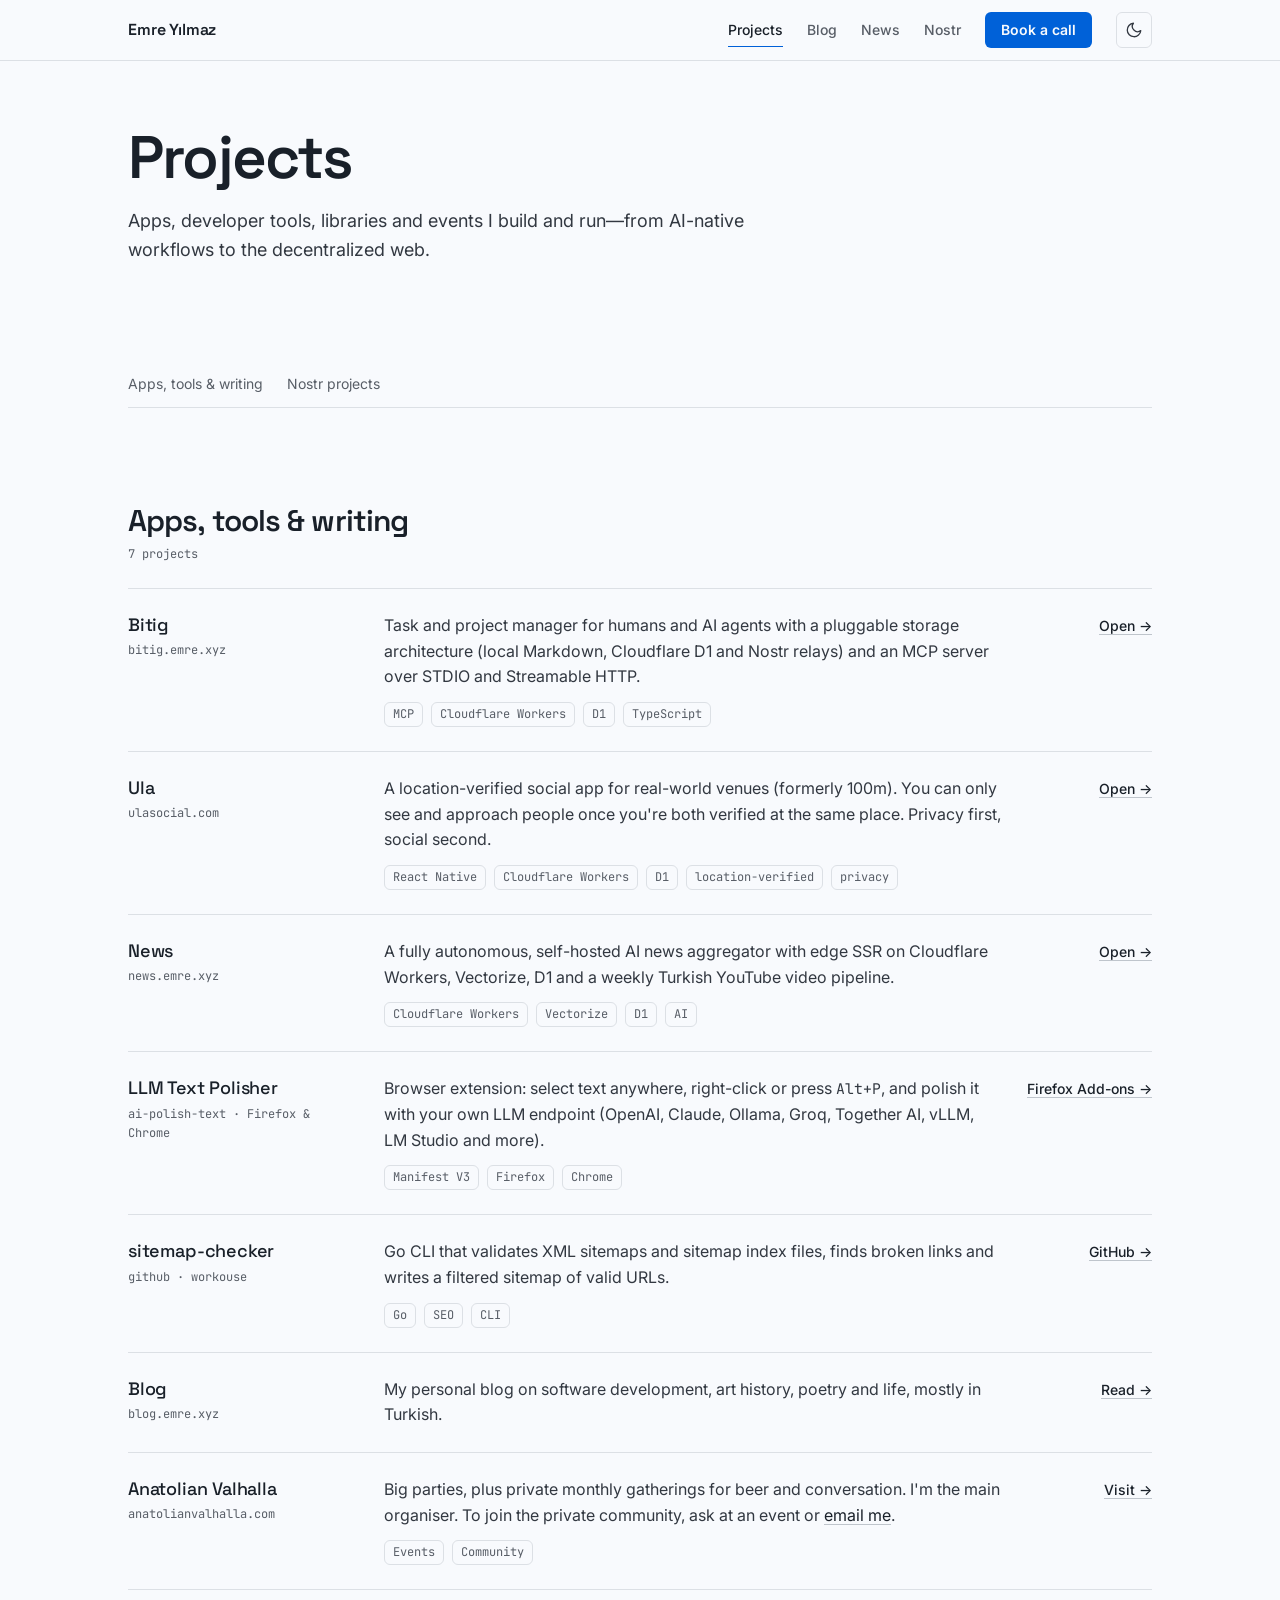
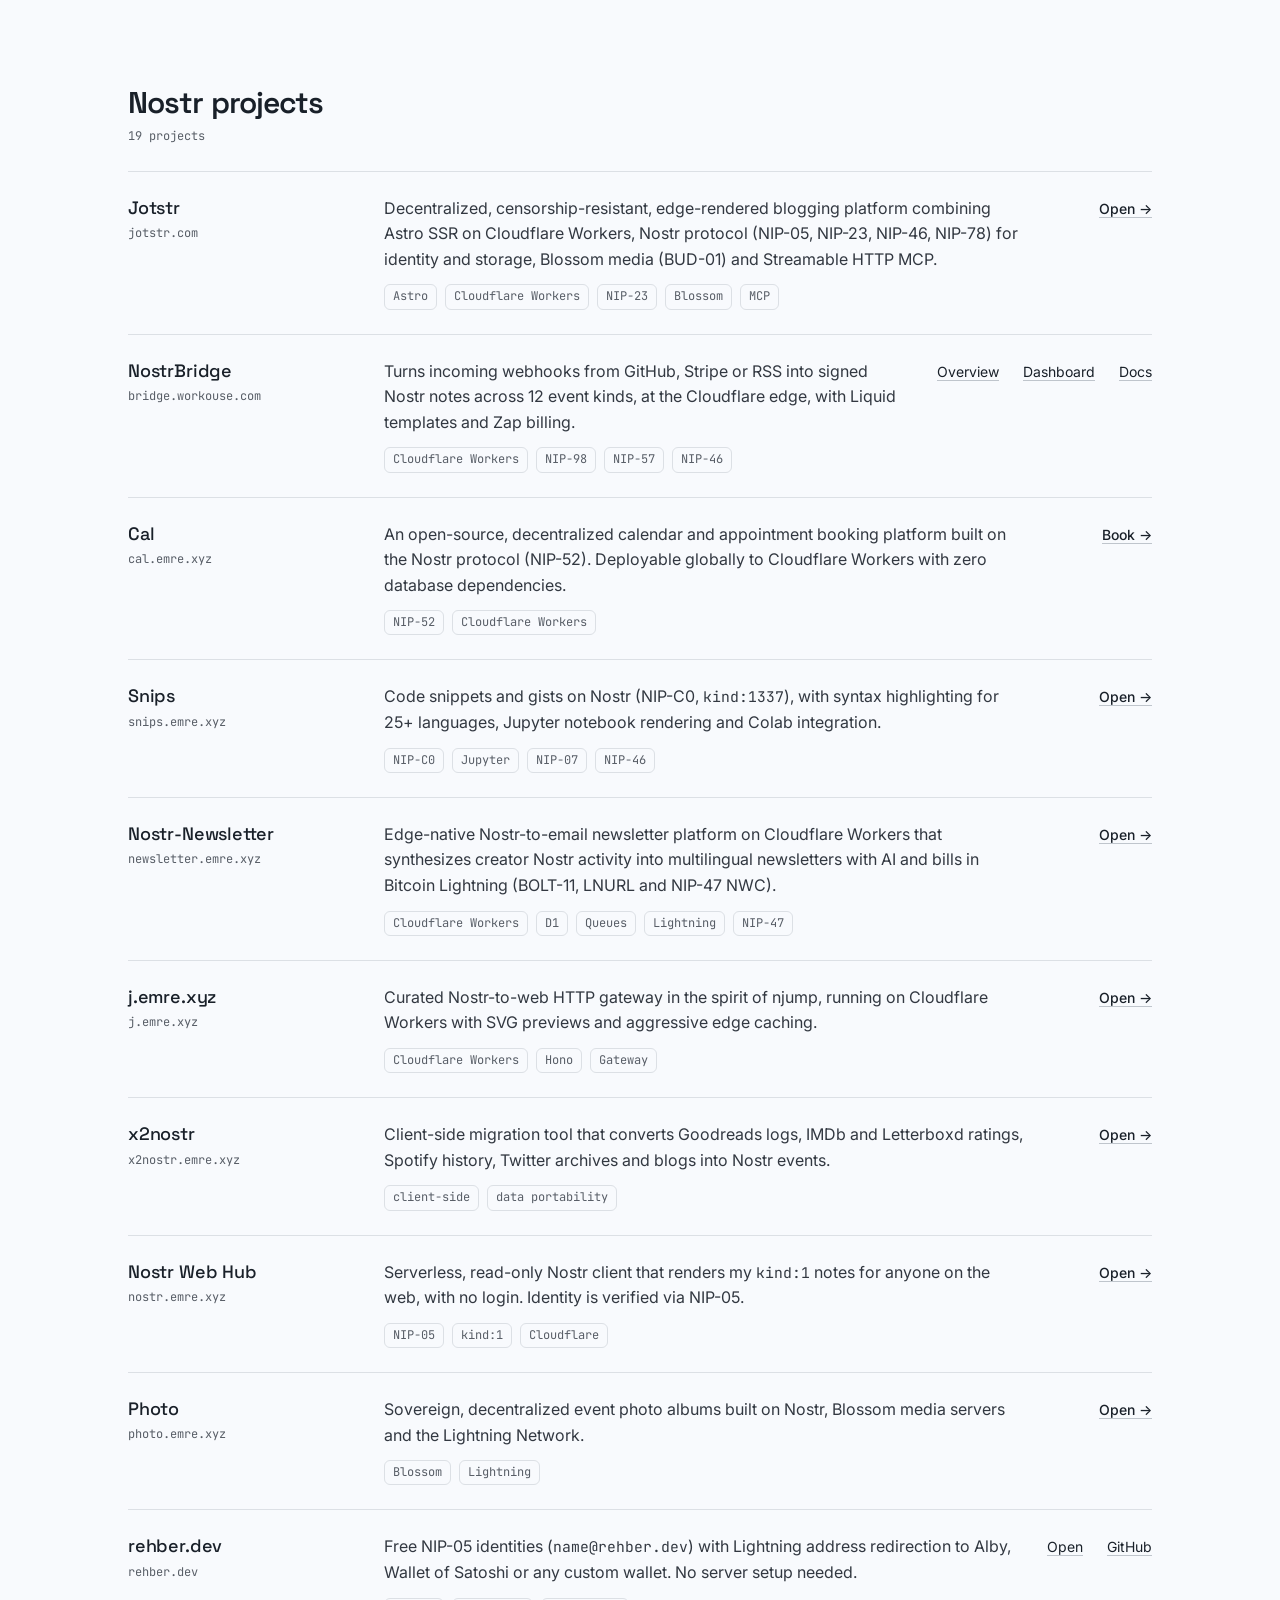
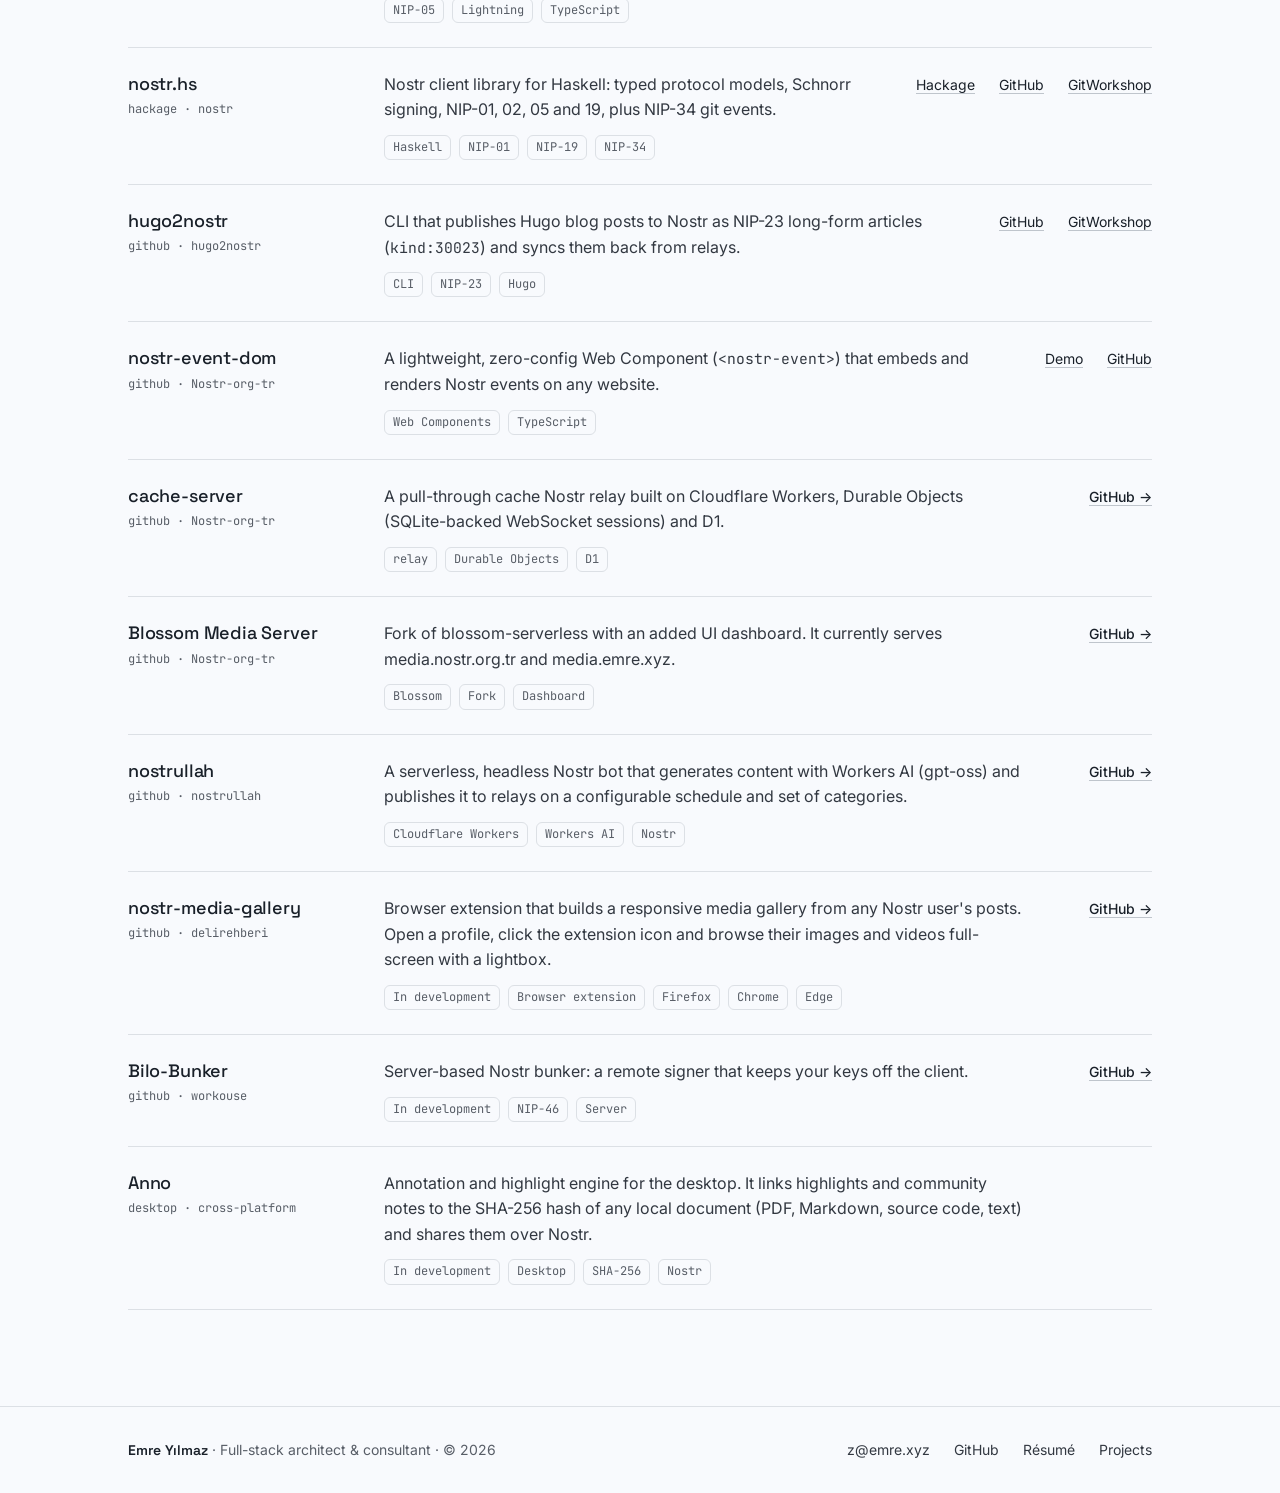
==== commit 17538d58: "Separate projects into general and Nostr sections and add Bitig, Ula, Jotstr, and j.emre.xyz #EMR-1 " ====
--- a/projects/index.html
+++ b/projects/index.html
@@ -6,7 +6,7 @@
     <meta name="viewport" content="width=device-width, initial-scale=1.0">
     <title>Projects — Emre Yılmaz</title>
     <meta name="description"
-        content="Projects by Emre Yılmaz: Nostr apps, bots, Haskell libraries, browser extensions, writing and events.">
+        content="Projects by Emre Yılmaz: AI and developer tools, web apps, browser extensions, writing, events, and Nostr apps and libraries.">
     <meta name="author" content="Emre Yılmaz">
     <meta name="robots" content="index, follow">
     <link rel="canonical" href="https://emre.xyz/projects/">
@@ -18,7 +18,7 @@
     <meta property="og:type" content="website">
     <meta property="og:url" content="https://emre.xyz/projects/">
     <meta property="og:title" content="Projects — Emre Yılmaz">
-    <meta property="og:description" content="Nostr apps, bots, Haskell libraries, browser extensions, writing and events.">
+    <meta property="og:description" content="AI and developer tools, web apps, browser extensions, writing, events, and Nostr apps and libraries.">
     <meta property="og:image" content="https://emre.xyz/me.jpg">
     <meta name="twitter:card" content="summary">
     <meta name="twitter:creator" content="@delirehberi">
@@ -55,29 +55,32 @@
       "mainEntity": {
         "@type": "ItemList",
         "itemListElement": [
-          { "@type": "ListItem", "position": 1, "name": "NostrBridge", "url": "https://bridge.workouse.com" },
-          { "@type": "ListItem", "position": 2, "name": "Snips", "url": "https://snips.emre.xyz" },
-          { "@type": "ListItem", "position": 3, "name": "x2nostr", "url": "https://x2nostr.emre.xyz" },
-          { "@type": "ListItem", "position": 4, "name": "Nostr Web Hub", "url": "https://nostr.emre.xyz" },
-          { "@type": "ListItem", "position": 5, "name": "Photo", "url": "https://photo.emre.xyz" },
-          { "@type": "ListItem", "position": 6, "name": "100m", "url": "https://100m.workouse.com" },
-          { "@type": "ListItem", "position": 7, "name": "News", "url": "https://news.emre.xyz" },
-          { "@type": "ListItem", "position": 8, "name": "nostrullah", "url": "https://github.com/delirehberi/nostrullah" },
-          { "@type": "ListItem", "position": 9, "name": "nostr.hs", "url": "https://hackage.haskell.org/package/nostr" },
-          { "@type": "ListItem", "position": 10, "name": "hugo2nostr", "url": "https://github.com/delirehberi/hugo2nostr" },
-          { "@type": "ListItem", "position": 11, "name": "LLM Text Polisher", "url": "https://addons.mozilla.org/firefox/addon/ai-text-polisher/" },
-          { "@type": "ListItem", "position": 12, "name": "Blog", "url": "https://blog.emre.xyz" },
-          { "@type": "ListItem", "position": 13, "name": "Cal", "url": "https://cal.emre.xyz" },
-          { "@type": "ListItem", "position": 14, "name": "Anatolian Valhalla", "url": "https://anatolianvalhalla.com" },
-          { "@type": "ListItem", "position": 15, "name": "rehber.dev", "url": "https://rehber.dev" },
-          { "@type": "ListItem", "position": 16, "name": "cache-server", "url": "https://github.com/Nostr-org-tr/cache-server" },
-          { "@type": "ListItem", "position": 17, "name": "nostr-event-dom", "url": "https://github.com/Nostr-org-tr/nostr-event-dom" },
-          { "@type": "ListItem", "position": 18, "name": "sitemap-checker", "url": "https://github.com/workouse/sitemap-checker" },
-          { "@type": "ListItem", "position": 19, "name": "Anno" },
-          { "@type": "ListItem", "position": 20, "name": "Nostr-Newsletter" },
-          { "@type": "ListItem", "position": 21, "name": "Bilo-Bunker", "url": "https://github.com/workouse/bilo-bunker" },
+          { "@type": "ListItem", "position": 1, "name": "Bitig", "url": "https://bitig.emre.xyz" },
+          { "@type": "ListItem", "position": 2, "name": "Ula", "url": "https://ulasocial.com" },
+          { "@type": "ListItem", "position": 3, "name": "News", "url": "https://news.emre.xyz" },
+          { "@type": "ListItem", "position": 4, "name": "LLM Text Polisher", "url": "https://addons.mozilla.org/firefox/addon/ai-text-polisher/" },
+          { "@type": "ListItem", "position": 5, "name": "sitemap-checker", "url": "https://github.com/workouse/sitemap-checker" },
+          { "@type": "ListItem", "position": 6, "name": "Blog", "url": "https://blog.emre.xyz" },
+          { "@type": "ListItem", "position": 7, "name": "Anatolian Valhalla", "url": "https://anatolianvalhalla.com" },
+          { "@type": "ListItem", "position": 8, "name": "Jotstr", "url": "https://jotstr.com" },
+          { "@type": "ListItem", "position": 9, "name": "NostrBridge", "url": "https://bridge.workouse.com" },
+          { "@type": "ListItem", "position": 10, "name": "Cal", "url": "https://cal.emre.xyz" },
+          { "@type": "ListItem", "position": 11, "name": "Snips", "url": "https://snips.emre.xyz" },
+          { "@type": "ListItem", "position": 12, "name": "Nostr-Newsletter", "url": "https://newsletter.emre.xyz" },
+          { "@type": "ListItem", "position": 13, "name": "j.emre.xyz", "url": "https://j.emre.xyz" },
+          { "@type": "ListItem", "position": 14, "name": "x2nostr", "url": "https://x2nostr.emre.xyz" },
+          { "@type": "ListItem", "position": 15, "name": "Nostr Web Hub", "url": "https://nostr.emre.xyz" },
+          { "@type": "ListItem", "position": 16, "name": "Photo", "url": "https://photo.emre.xyz" },
+          { "@type": "ListItem", "position": 17, "name": "rehber.dev", "url": "https://rehber.dev" },
+          { "@type": "ListItem", "position": 18, "name": "nostr.hs", "url": "https://hackage.haskell.org/package/nostr" },
+          { "@type": "ListItem", "position": 19, "name": "hugo2nostr", "url": "https://github.com/delirehberi/hugo2nostr" },
+          { "@type": "ListItem", "position": 20, "name": "nostr-event-dom", "url": "https://github.com/Nostr-org-tr/nostr-event-dom" },
+          { "@type": "ListItem", "position": 21, "name": "cache-server", "url": "https://github.com/Nostr-org-tr/cache-server" },
           { "@type": "ListItem", "position": 22, "name": "Blossom Media Server", "url": "https://github.com/Nostr-org-tr/blossom-serverless" },
-          { "@type": "ListItem", "position": 23, "name": "nostr-media-gallery", "url": "https://github.com/delirehberi/nostr-media-gallery" }
+          { "@type": "ListItem", "position": 23, "name": "nostrullah", "url": "https://github.com/delirehberi/nostrullah" },
+          { "@type": "ListItem", "position": 24, "name": "nostr-media-gallery", "url": "https://github.com/delirehberi/nostr-media-gallery" },
+          { "@type": "ListItem", "position": 25, "name": "Bilo-Bunker", "url": "https://github.com/workouse/bilo-bunker" },
+          { "@type": "ListItem", "position": 26, "name": "Anno" }
         ]
       }
     }
@@ -93,26 +96,136 @@
 
         <header class="page-intro">
             <h1>Projects</h1>
-            <p class="lede">Apps, bots, libraries and events I build and run. Most of it is open source and lives on the decentralized web.</p>
+            <p class="lede">Apps, developer tools, libraries and events I build and run—from AI-native workflows to the decentralized web.</p>
         </header>
 
         <nav class="anchors" aria-label="Project groups">
             <ul class="inline-list">
-                <li><a href="#nostr-apps">Nostr apps &amp; infrastructure</a></li>
-                <li><a href="#bots">Bots &amp; automation</a></li>
-                <li><a href="#libraries">Libraries &amp; extensions</a></li>
-                <li><a href="#writing">Writing &amp; personal</a></li>
-                <li><a href="#events">Events</a></li>
+                <li><a href="#projects">Apps, tools &amp; writing</a></li>
+                <li><a href="#nostr">Nostr projects</a></li>
             </ul>
         </nav>
 
-        <!-- Nostr apps -->
-        <section class="section" id="nostr-apps" aria-labelledby="nostr-apps-heading">
+        <!-- Promoted / general projects -->
+        <section class="section" id="projects" aria-labelledby="projects-heading">
             <div class="section-head">
-                <h2 id="nostr-apps-heading">Nostr apps &amp; infrastructure</h2>
-                <span class="count">12 projects</span>
+                <h2 id="projects-heading">Apps, tools &amp; writing</h2>
+                <span class="count">7 projects</span>
             </div>
             <ul class="index">
+                <li class="row">
+                    <div class="row-title">
+                        <h3><a href="https://bitig.emre.xyz" target="_blank" rel="noopener noreferrer">Bitig</a></h3>
+                        <span class="row-url">bitig.emre.xyz</span>
+                    </div>
+                    <div class="row-body">
+                        <p>Task and project manager for humans and AI agents with a pluggable storage architecture (local Markdown, Cloudflare D1 and Nostr relays) and an MCP server over STDIO and Streamable HTTP.</p>
+                        <ul class="tags"><li>MCP</li><li>Cloudflare Workers</li><li>D1</li><li>TypeScript</li></ul>
+                    </div>
+                    <div class="row-links">
+                        <a class="arrow-link" href="https://bitig.emre.xyz" target="_blank" rel="noopener noreferrer" aria-label="Open Bitig">Open</a>
+                    </div>
+                </li>
+                <li class="row">
+                    <div class="row-title">
+                        <h3><a href="https://ulasocial.com" target="_blank" rel="noopener noreferrer">Ula</a></h3>
+                        <span class="row-url">ulasocial.com</span>
+                    </div>
+                    <div class="row-body">
+                        <p>A location-verified social app for real-world venues (formerly 100m). You can only see and approach people once you're both verified at the same place. Privacy first, social second.</p>
+                        <ul class="tags"><li>React Native</li><li>Cloudflare Workers</li><li>D1</li><li>location-verified</li><li>privacy</li></ul>
+                    </div>
+                    <div class="row-links">
+                        <a class="arrow-link" href="https://ulasocial.com" target="_blank" rel="noopener noreferrer" aria-label="Open Ula">Open</a>
+                    </div>
+                </li>
+                <li class="row">
+                    <div class="row-title">
+                        <h3><a href="https://news.emre.xyz">News</a></h3>
+                        <span class="row-url">news.emre.xyz</span>
+                    </div>
+                    <div class="row-body">
+                        <p>A fully autonomous, self-hosted AI news aggregator with edge SSR on Cloudflare Workers, Vectorize, D1 and a weekly Turkish YouTube video pipeline.</p>
+                        <ul class="tags"><li>Cloudflare Workers</li><li>Vectorize</li><li>D1</li><li>AI</li></ul>
+                    </div>
+                    <div class="row-links">
+                        <a class="arrow-link" href="https://news.emre.xyz" aria-label="Open News">Open</a>
+                    </div>
+                </li>
+                <li class="row">
+                    <div class="row-title">
+                        <h3><a href="https://addons.mozilla.org/firefox/addon/ai-text-polisher/" target="_blank" rel="noopener noreferrer">LLM Text Polisher</a></h3>
+                        <span class="row-url">ai-polish-text · Firefox &amp; Chrome</span>
+                    </div>
+                    <div class="row-body">
+                        <p>Browser extension: select text anywhere, right-click or press <kbd>Alt+P</kbd>, and polish it with your own LLM endpoint (OpenAI, Claude, Ollama, Groq, Together AI, vLLM, LM Studio and more).</p>
+                        <ul class="tags"><li>Manifest V3</li><li>Firefox</li><li>Chrome</li></ul>
+                    </div>
+                    <div class="row-links">
+                        <a class="arrow-link" href="https://addons.mozilla.org/firefox/addon/ai-text-polisher/" target="_blank" rel="noopener noreferrer" aria-label="LLM Text Polisher on Firefox Add-ons">Firefox Add-ons</a>
+                    </div>
+                </li>
+                <li class="row">
+                    <div class="row-title">
+                        <h3><a href="https://github.com/workouse/sitemap-checker" target="_blank" rel="noopener noreferrer">sitemap-checker</a></h3>
+                        <span class="row-url">github · workouse</span>
+                    </div>
+                    <div class="row-body">
+                        <p>Go CLI that validates XML sitemaps and sitemap index files, finds broken links and writes a filtered sitemap of valid URLs.</p>
+                        <ul class="tags"><li>Go</li><li>SEO</li><li>CLI</li></ul>
+                    </div>
+                    <div class="row-links">
+                        <a class="arrow-link" href="https://github.com/workouse/sitemap-checker" target="_blank" rel="noopener noreferrer" aria-label="sitemap-checker on GitHub">GitHub</a>
+                    </div>
+                </li>
+                <li class="row">
+                    <div class="row-title">
+                        <h3><a href="https://blog.emre.xyz">Blog</a></h3>
+                        <span class="row-url">blog.emre.xyz</span>
+                    </div>
+                    <div class="row-body">
+                        <p>My personal blog on software development, art history, poetry and life, mostly in Turkish.</p>
+                    </div>
+                    <div class="row-links">
+                        <a class="arrow-link" href="https://blog.emre.xyz" aria-label="Read the blog">Read</a>
+                    </div>
+                </li>
+                <li class="row">
+                    <div class="row-title">
+                        <h3><a href="https://anatolianvalhalla.com" target="_blank" rel="noopener noreferrer">Anatolian Valhalla</a></h3>
+                        <span class="row-url">anatolianvalhalla.com</span>
+                    </div>
+                    <div class="row-body">
+                        <p>Big parties, plus private monthly gatherings for beer and conversation. I'm the main organiser. To join the private community, ask at an event or <a href="mailto:z@emre.xyz?subject=Anatolian%20Valhalla">email me</a>.</p>
+                        <ul class="tags"><li>Events</li><li>Community</li></ul>
+                    </div>
+                    <div class="row-links">
+                        <a class="arrow-link" href="https://anatolianvalhalla.com" target="_blank" rel="noopener noreferrer" aria-label="Visit Anatolian Valhalla">Visit</a>
+                    </div>
+                </li>
+            </ul>
+        </section>
+
+        <!-- Nostr projects -->
+        <section class="section" id="nostr" aria-labelledby="nostr-heading">
+            <div class="section-head">
+                <h2 id="nostr-heading">Nostr projects</h2>
+                <span class="count">19 projects</span>
+            </div>
+            <ul class="index">
+                <li class="row">
+                    <div class="row-title">
+                        <h3><a href="https://jotstr.com" target="_blank" rel="noopener noreferrer">Jotstr</a></h3>
+                        <span class="row-url">jotstr.com</span>
+                    </div>
+                    <div class="row-body">
+                        <p>Decentralized, censorship-resistant, edge-rendered blogging platform combining Astro SSR on Cloudflare Workers, Nostr protocol (NIP-05, NIP-23, NIP-46, NIP-78) for identity and storage, Blossom media (BUD-01) and Streamable HTTP MCP.</p>
+                        <ul class="tags"><li>Astro</li><li>Cloudflare Workers</li><li>NIP-23</li><li>Blossom</li><li>MCP</li></ul>
+                    </div>
+                    <div class="row-links">
+                        <a class="arrow-link" href="https://jotstr.com" target="_blank" rel="noopener noreferrer" aria-label="Open Jotstr">Open</a>
+                    </div>
+                </li>
                 <li class="row">
                     <div class="row-title">
                         <h3><a href="https://bridge.workouse.com" target="_blank" rel="noopener noreferrer">NostrBridge</a></h3>
@@ -130,6 +243,19 @@
                 </li>
                 <li class="row">
                     <div class="row-title">
+                        <h3><a href="https://cal.emre.xyz" target="_blank" rel="noopener noreferrer">Cal</a></h3>
+                        <span class="row-url">cal.emre.xyz</span>
+                    </div>
+                    <div class="row-body">
+                        <p>An open-source, decentralized calendar and appointment booking platform built on the Nostr protocol (NIP-52). Deployable globally to Cloudflare Workers with zero database dependencies.</p>
+                        <ul class="tags"><li>NIP-52</li><li>Cloudflare Workers</li></ul>
+                    </div>
+                    <div class="row-links">
+                        <a class="arrow-link" href="https://cal.emre.xyz" target="_blank" rel="noopener noreferrer" aria-label="Book a call">Book</a>
+                    </div>
+                </li>
+                <li class="row">
+                    <div class="row-title">
                         <h3><a href="https://snips.emre.xyz" target="_blank" rel="noopener noreferrer">Snips</a></h3>
                         <span class="row-url">snips.emre.xyz</span>
                     </div>
@@ -143,6 +269,32 @@
                 </li>
                 <li class="row">
                     <div class="row-title">
+                        <h3><a href="https://newsletter.emre.xyz" target="_blank" rel="noopener noreferrer">Nostr-Newsletter</a></h3>
+                        <span class="row-url">newsletter.emre.xyz</span>
+                    </div>
+                    <div class="row-body">
+                        <p>Edge-native Nostr-to-email newsletter platform on Cloudflare Workers that synthesizes creator Nostr activity into multilingual newsletters with AI and bills in Bitcoin Lightning (BOLT-11, LNURL and NIP-47 NWC).</p>
+                        <ul class="tags"><li>Cloudflare Workers</li><li>D1</li><li>Queues</li><li>Lightning</li><li>NIP-47</li></ul>
+                    </div>
+                    <div class="row-links">
+                        <a class="arrow-link" href="https://newsletter.emre.xyz" target="_blank" rel="noopener noreferrer" aria-label="Open Nostr-Newsletter">Open</a>
+                    </div>
+                </li>
+                <li class="row">
+                    <div class="row-title">
+                        <h3><a href="https://j.emre.xyz" target="_blank" rel="noopener noreferrer">j.emre.xyz</a></h3>
+                        <span class="row-url">j.emre.xyz</span>
+                    </div>
+                    <div class="row-body">
+                        <p>Curated Nostr-to-web HTTP gateway in the spirit of njump, running on Cloudflare Workers with SVG previews and aggressive edge caching.</p>
+                        <ul class="tags"><li>Cloudflare Workers</li><li>Hono</li><li>Gateway</li></ul>
+                    </div>
+                    <div class="row-links">
+                        <a class="arrow-link" href="https://j.emre.xyz" target="_blank" rel="noopener noreferrer" aria-label="Open j.emre.xyz">Open</a>
+                    </div>
+                </li>
+                <li class="row">
+                    <div class="row-title">
                         <h3><a href="https://x2nostr.emre.xyz" target="_blank" rel="noopener noreferrer">x2nostr</a></h3>
                         <span class="row-url">x2nostr.emre.xyz</span>
                     </div>
@@ -182,19 +334,6 @@
                 </li>
                 <li class="row">
                     <div class="row-title">
-                        <h3><a href="https://100m.workouse.com" target="_blank" rel="noopener noreferrer">100m</a></h3>
-                        <span class="row-url">100m.workouse.com</span>
-                    </div>
-                    <div class="row-body">
-                        <p>A location-verified social room for real-world venues. You can only see and approach people once you're both verified at the same place. Privacy first, social second.</p>
-                        <ul class="tags"><li>location-verified</li><li>privacy</li></ul>
-                    </div>
-                    <div class="row-links">
-                        <a class="arrow-link" href="https://100m.workouse.com" target="_blank" rel="noopener noreferrer" aria-label="Open 100m">Open</a>
-                    </div>
-                </li>
-                <li class="row">
-                    <div class="row-title">
                         <h3><a href="https://rehber.dev" target="_blank" rel="noopener noreferrer">rehber.dev</a></h3>
                         <span class="row-url">rehber.dev</span>
                     </div>
@@ -207,111 +346,6 @@
                         <a href="https://github.com/Nostr-org-tr/rehber.dev" target="_blank" rel="noopener noreferrer" aria-label="rehber.dev on GitHub">GitHub</a>
                     </div>
                 </li>
-                <li class="row">
-                    <div class="row-title">
-                        <h3><a href="https://github.com/Nostr-org-tr/cache-server" target="_blank" rel="noopener noreferrer">cache-server</a></h3>
-                        <span class="row-url">github · Nostr-org-tr</span>
-                    </div>
-                    <div class="row-body">
-                        <p>A pull-through cache Nostr relay built on Cloudflare Workers, Durable Objects (SQLite-backed WebSocket sessions) and D1.</p>
-                        <ul class="tags"><li>relay</li><li>Durable Objects</li><li>D1</li></ul>
-                    </div>
-                    <div class="row-links">
-                        <a class="arrow-link" href="https://github.com/Nostr-org-tr/cache-server" target="_blank" rel="noopener noreferrer" aria-label="cache-server on GitHub">GitHub</a>
-                    </div>
-                </li>
-                <li class="row">
-                    <div class="row-title">
-                        <h3>Anno</h3>
-                        <span class="row-url">desktop · cross-platform</span>
-                    </div>
-                    <div class="row-body">
-                        <p>Annotation and highlight engine for the desktop. It links highlights and community notes to the SHA-256 hash of any local document (PDF, Markdown, source code, text) and shares them over Nostr.</p>
-                        <ul class="tags"><li>In development</li><li>Desktop</li><li>SHA-256</li><li>Nostr</li></ul>
-                    </div>
-                </li>
-                <li class="row">
-                    <div class="row-title">
-                        <h3>Nostr-Newsletter</h3>
-                        <span class="row-url">email · Nostr</span>
-                    </div>
-                    <div class="row-body">
-                        <p>Email campaign manager. It fetches Nostr events by your preferences, generates emails from them and sends them to your newsletter subscribers.</p>
-                        <ul class="tags"><li>In development</li><li>Email</li><li>Nostr</li></ul>
-                    </div>
-                </li>
-                <li class="row">
-                    <div class="row-title">
-                        <h3><a href="https://github.com/workouse/bilo-bunker" target="_blank" rel="noopener noreferrer">Bilo-Bunker</a></h3>
-                        <span class="row-url">github · workouse</span>
-                    </div>
-                    <div class="row-body">
-                        <p>Server-based Nostr bunker: a remote signer that keeps your keys off the client.</p>
-                        <ul class="tags"><li>In development</li><li>NIP-46</li><li>Server</li></ul>
-                    </div>
-                    <div class="row-links">
-                        <a class="arrow-link" href="https://github.com/workouse/bilo-bunker" target="_blank" rel="noopener noreferrer" aria-label="Bilo-Bunker on GitHub">GitHub</a>
-                    </div>
-                </li>
-                <li class="row">
-                    <div class="row-title">
-                        <h3><a href="https://github.com/Nostr-org-tr/blossom-serverless" target="_blank" rel="noopener noreferrer">Blossom Media Server</a></h3>
-                        <span class="row-url">github · Nostr-org-tr</span>
-                    </div>
-                    <div class="row-body">
-                        <p>Fork of blossom-serverless with an added UI dashboard. It currently serves media.nostr.org.tr and media.emre.xyz.</p>
-                        <ul class="tags"><li>Blossom</li><li>Fork</li><li>Dashboard</li></ul>
-                    </div>
-                    <div class="row-links">
-                        <a class="arrow-link" href="https://github.com/Nostr-org-tr/blossom-serverless" target="_blank" rel="noopener noreferrer" aria-label="Blossom Media Server on GitHub">GitHub</a>
-                    </div>
-                </li>
-            </ul>
-        </section>
-
-        <!-- Bots & automation -->
-        <section class="section" id="bots" aria-labelledby="bots-heading">
-            <div class="section-head">
-                <h2 id="bots-heading">Bots &amp; automation</h2>
-                <span class="count">2 projects</span>
-            </div>
-            <ul class="index">
-                <li class="row">
-                    <div class="row-title">
-                        <h3><a href="https://news.emre.xyz">News</a></h3>
-                        <span class="row-url">news.emre.xyz</span>
-                    </div>
-                    <div class="row-body">
-                        <p>A fully autonomous, self-hosted AI news aggregator.</p>
-                        <ul class="tags"><li>Cloudflare Workers</li><li>Vectorize</li><li>D1</li><li>Nostr</li></ul>
-                    </div>
-                    <div class="row-links">
-                        <a class="arrow-link" href="https://news.emre.xyz" aria-label="Open News">Open</a>
-                    </div>
-                </li>
-                <li class="row">
-                    <div class="row-title">
-                        <h3><a href="https://github.com/delirehberi/nostrullah" target="_blank" rel="noopener noreferrer">nostrullah</a></h3>
-                        <span class="row-url">github · nostrullah</span>
-                    </div>
-                    <div class="row-body">
-                        <p>A serverless, headless Nostr bot that generates content with Workers AI (gpt-oss) and publishes it to relays on a configurable schedule and set of categories.</p>
-                        <ul class="tags"><li>Cloudflare Workers</li><li>Workers AI</li><li>Nostr</li></ul>
-                    </div>
-                    <div class="row-links">
-                        <a class="arrow-link" href="https://github.com/delirehberi/nostrullah" target="_blank" rel="noopener noreferrer" aria-label="nostrullah on GitHub">GitHub</a>
-                    </div>
-                </li>
-            </ul>
-        </section>
-
-        <!-- Libraries, CLIs & extensions -->
-        <section class="section" id="libraries" aria-labelledby="libraries-heading">
-            <div class="section-head">
-                <h2 id="libraries-heading">Libraries, CLIs &amp; extensions</h2>
-                <span class="count">6 projects</span>
-            </div>
-            <ul class="index">
                 <li class="row">
                     <div class="row-title">
                         <h3><a href="https://hackage.haskell.org/package/nostr" target="_blank" rel="noopener noreferrer">nostr.hs</a></h3>
@@ -343,19 +377,6 @@
                 </li>
                 <li class="row">
                     <div class="row-title">
-                        <h3><a href="https://addons.mozilla.org/firefox/addon/ai-text-polisher/" target="_blank" rel="noopener noreferrer">LLM Text Polisher</a></h3>
-                        <span class="row-url">ai-polish-text · Firefox &amp; Chrome</span>
-                    </div>
-                    <div class="row-body">
-                        <p>Browser extension: select text anywhere, right-click or press <kbd>Alt+P</kbd>, and polish it with your own LLM endpoint (OpenAI, Claude, Ollama, Groq, Together AI, vLLM, LM Studio and more).</p>
-                        <ul class="tags"><li>Manifest V3</li><li>Firefox</li><li>Chrome</li></ul>
-                    </div>
-                    <div class="row-links">
-                        <a class="arrow-link" href="https://addons.mozilla.org/firefox/addon/ai-text-polisher/" target="_blank" rel="noopener noreferrer" aria-label="LLM Text Polisher on Firefox Add-ons">Firefox Add-ons</a>
-                    </div>
-                </li>
-                <li class="row">
-                    <div class="row-title">
                         <h3><a href="https://github.com/Nostr-org-tr/nostr-event-dom" target="_blank" rel="noopener noreferrer">nostr-event-dom</a></h3>
                         <span class="row-url">github · Nostr-org-tr</span>
                     </div>
@@ -370,15 +391,41 @@
                 </li>
                 <li class="row">
                     <div class="row-title">
-                        <h3><a href="https://github.com/workouse/sitemap-checker" target="_blank" rel="noopener noreferrer">sitemap-checker</a></h3>
-                        <span class="row-url">github · workouse</span>
-                    </div>
-                    <div class="row-body">
-                        <p>Validates XML sitemaps and sitemap index files and finds broken links.</p>
-                        <ul class="tags"><li>Go</li><li>SEO</li><li>CLI</li></ul>
-                    </div>
-                    <div class="row-links">
-                        <a class="arrow-link" href="https://github.com/workouse/sitemap-checker" target="_blank" rel="noopener noreferrer" aria-label="sitemap-checker on GitHub">GitHub</a>
+                        <h3><a href="https://github.com/Nostr-org-tr/cache-server" target="_blank" rel="noopener noreferrer">cache-server</a></h3>
+                        <span class="row-url">github · Nostr-org-tr</span>
+                    </div>
+                    <div class="row-body">
+                        <p>A pull-through cache Nostr relay built on Cloudflare Workers, Durable Objects (SQLite-backed WebSocket sessions) and D1.</p>
+                        <ul class="tags"><li>relay</li><li>Durable Objects</li><li>D1</li></ul>
+                    </div>
+                    <div class="row-links">
+                        <a class="arrow-link" href="https://github.com/Nostr-org-tr/cache-server" target="_blank" rel="noopener noreferrer" aria-label="cache-server on GitHub">GitHub</a>
+                    </div>
+                </li>
+                <li class="row">
+                    <div class="row-title">
+                        <h3><a href="https://github.com/Nostr-org-tr/blossom-serverless" target="_blank" rel="noopener noreferrer">Blossom Media Server</a></h3>
+                        <span class="row-url">github · Nostr-org-tr</span>
+                    </div>
+                    <div class="row-body">
+                        <p>Fork of blossom-serverless with an added UI dashboard. It currently serves media.nostr.org.tr and media.emre.xyz.</p>
+                        <ul class="tags"><li>Blossom</li><li>Fork</li><li>Dashboard</li></ul>
+                    </div>
+                    <div class="row-links">
+                        <a class="arrow-link" href="https://github.com/Nostr-org-tr/blossom-serverless" target="_blank" rel="noopener noreferrer" aria-label="Blossom Media Server on GitHub">GitHub</a>
+                    </div>
+                </li>
+                <li class="row">
+                    <div class="row-title">
+                        <h3><a href="https://github.com/delirehberi/nostrullah" target="_blank" rel="noopener noreferrer">nostrullah</a></h3>
+                        <span class="row-url">github · nostrullah</span>
+                    </div>
+                    <div class="row-body">
+                        <p>A serverless, headless Nostr bot that generates content with Workers AI (gpt-oss) and publishes it to relays on a configurable schedule and set of categories.</p>
+                        <ul class="tags"><li>Cloudflare Workers</li><li>Workers AI</li><li>Nostr</li></ul>
+                    </div>
+                    <div class="row-links">
+                        <a class="arrow-link" href="https://github.com/delirehberi/nostrullah" target="_blank" rel="noopener noreferrer" aria-label="nostrullah on GitHub">GitHub</a>
                     </div>
                 </li>
                 <li class="row">
@@ -394,65 +441,32 @@
                         <a class="arrow-link" href="https://github.com/delirehberi/nostr-media-gallery" target="_blank" rel="noopener noreferrer" aria-label="nostr-media-gallery on GitHub">GitHub</a>
                     </div>
                 </li>
+                <li class="row">
+                    <div class="row-title">
+                        <h3><a href="https://github.com/workouse/bilo-bunker" target="_blank" rel="noopener noreferrer">Bilo-Bunker</a></h3>
+                        <span class="row-url">github · workouse</span>
+                    </div>
+                    <div class="row-body">
+                        <p>Server-based Nostr bunker: a remote signer that keeps your keys off the client.</p>
+                        <ul class="tags"><li>In development</li><li>NIP-46</li><li>Server</li></ul>
+                    </div>
+                    <div class="row-links">
+                        <a class="arrow-link" href="https://github.com/workouse/bilo-bunker" target="_blank" rel="noopener noreferrer" aria-label="Bilo-Bunker on GitHub">GitHub</a>
+                    </div>
+                </li>
+                <li class="row">
+                    <div class="row-title">
+                        <h3>Anno</h3>
+                        <span class="row-url">desktop · cross-platform</span>
+                    </div>
+                    <div class="row-body">
+                        <p>Annotation and highlight engine for the desktop. It links highlights and community notes to the SHA-256 hash of any local document (PDF, Markdown, source code, text) and shares them over Nostr.</p>
+                        <ul class="tags"><li>In development</li><li>Desktop</li><li>SHA-256</li><li>Nostr</li></ul>
+                    </div>
+                </li>
             </ul>
         </section>
 
-        <!-- Writing & personal -->
-        <section class="section" id="writing" aria-labelledby="writing-heading">
-            <div class="section-head">
-                <h2 id="writing-heading">Writing &amp; personal</h2>
-                <span class="count">2 projects</span>
-            </div>
-            <ul class="index">
-                <li class="row">
-                    <div class="row-title">
-                        <h3><a href="https://blog.emre.xyz">Blog</a></h3>
-                        <span class="row-url">blog.emre.xyz</span>
-                    </div>
-                    <div class="row-body">
-                        <p>My personal blog on software development, art history, poetry and life, mostly in Turkish.</p>
-                    </div>
-                    <div class="row-links">
-                        <a class="arrow-link" href="https://blog.emre.xyz" aria-label="Read the blog">Read</a>
-                    </div>
-                </li>
-                <li class="row">
-                    <div class="row-title">
-                        <h3><a href="https://cal.emre.xyz" target="_blank" rel="noopener noreferrer">Cal</a></h3>
-                        <span class="row-url">cal.emre.xyz</span>
-                    </div>
-                    <div class="row-body">
-                        <p>Book a call with me.</p>
-                    </div>
-                    <div class="row-links">
-                        <a class="arrow-link" href="https://cal.emre.xyz" target="_blank" rel="noopener noreferrer" aria-label="Book a call">Book</a>
-                    </div>
-                </li>
-            </ul>
-        </section>
-
-        <!-- Events -->
-        <section class="section" id="events" aria-labelledby="events-heading">
-            <div class="section-head">
-                <h2 id="events-heading">Events</h2>
-                <span class="count">1 project</span>
-            </div>
-            <ul class="index">
-                <li class="row">
-                    <div class="row-title">
-                        <h3><a href="https://anatolianvalhalla.com" target="_blank" rel="noopener noreferrer">Anatolian Valhalla</a></h3>
-                        <span class="row-url">anatolianvalhalla.com</span>
-                    </div>
-                    <div class="row-body">
-                        <p>Big parties, plus private monthly gatherings for beer and conversation. I'm the main organiser. To join the private community, ask at an event or <a href="mailto:z@emre.xyz?subject=Anatolian%20Valhalla">email me</a>.</p>
-                    </div>
-                    <div class="row-links">
-                        <a class="arrow-link" href="https://anatolianvalhalla.com" target="_blank" rel="noopener noreferrer" aria-label="Visit Anatolian Valhalla">Visit</a>
-                    </div>
-                </li>
-            </ul>
-        </section>
-
     </main>
 
     <emre-footer></emre-footer>
